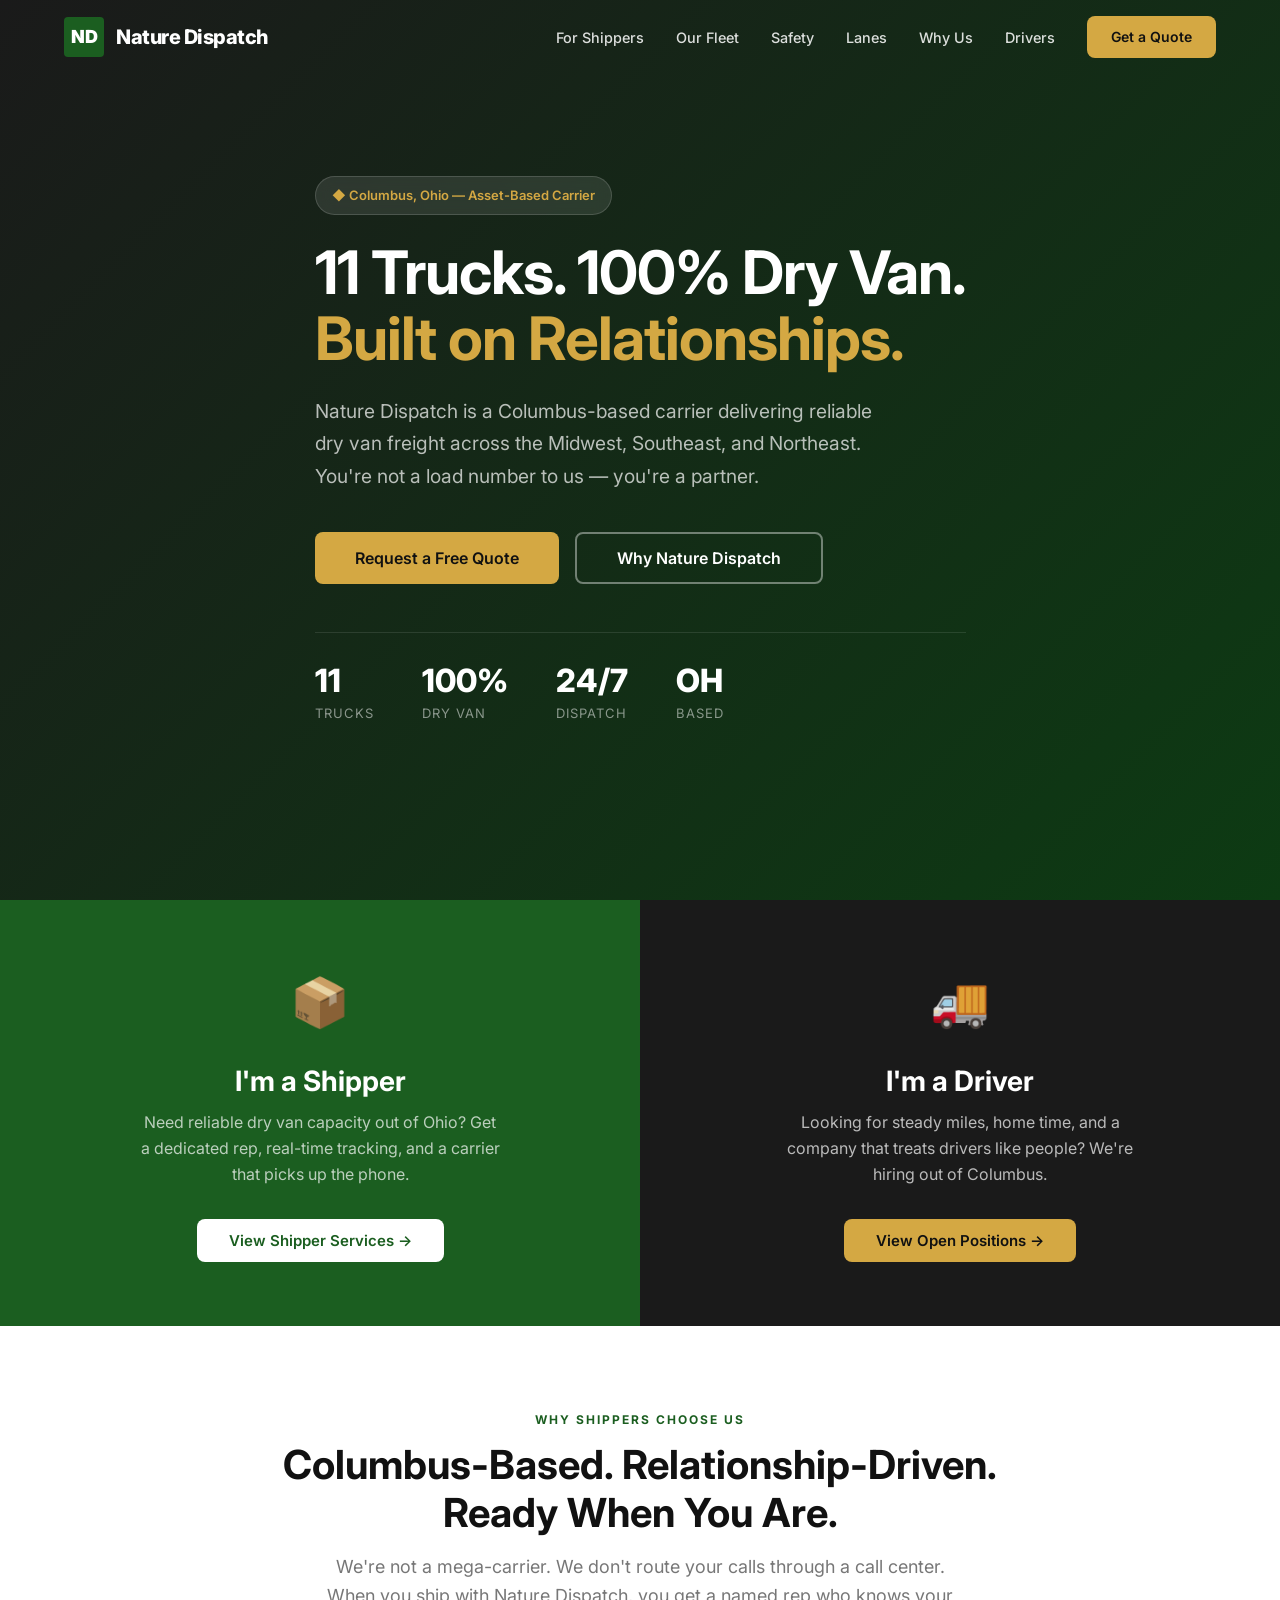
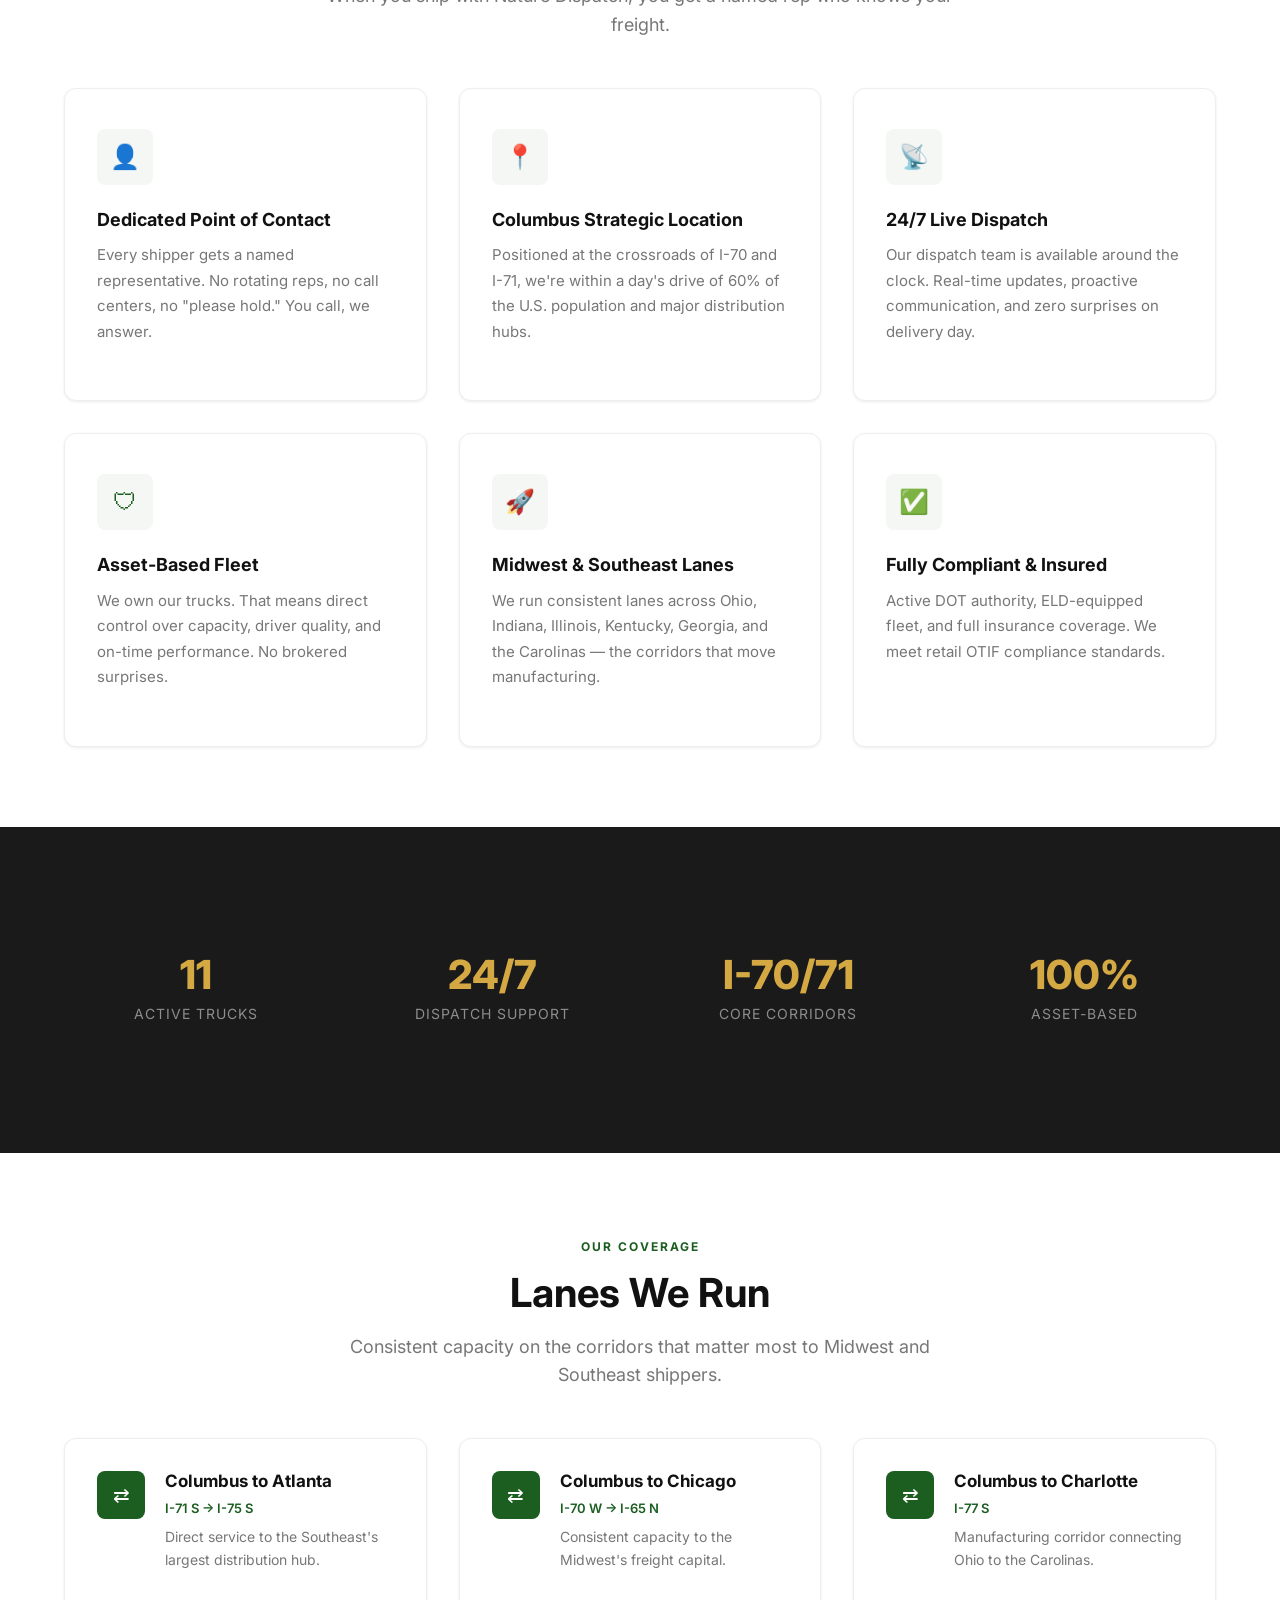
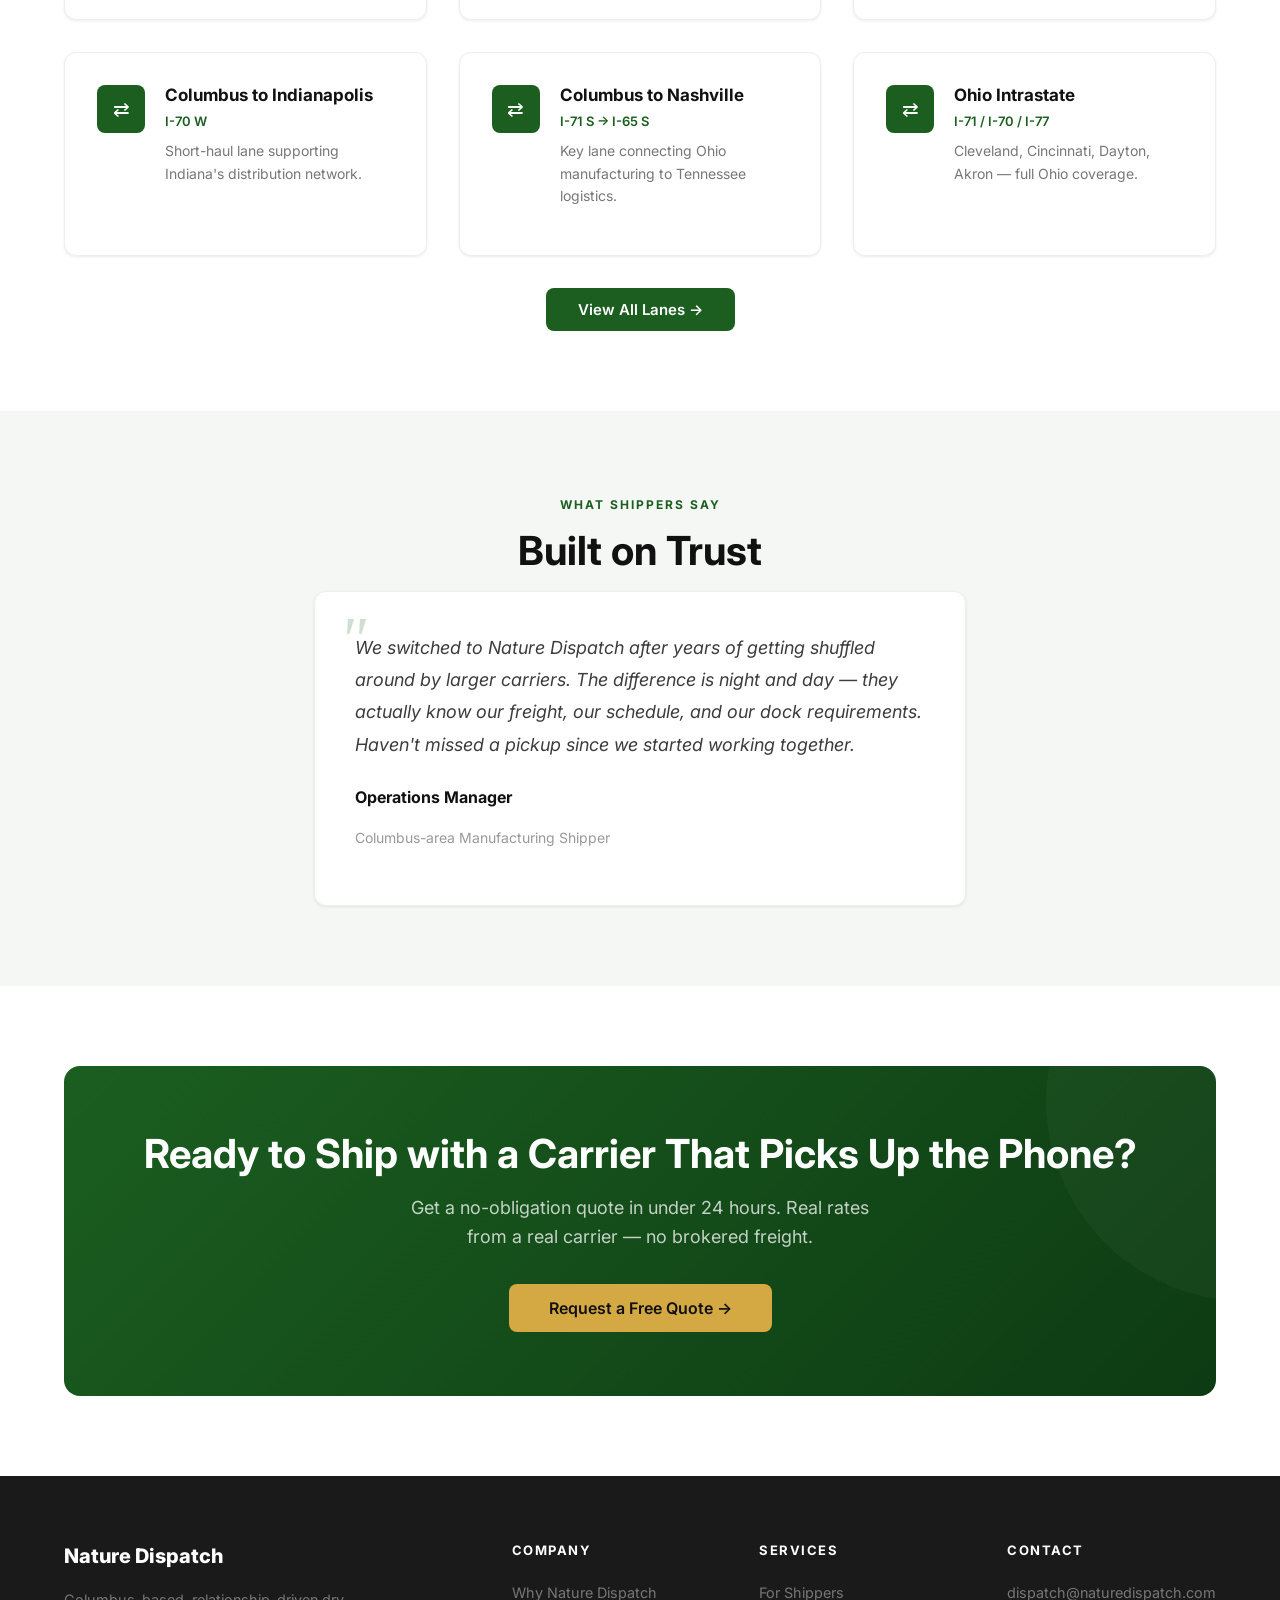
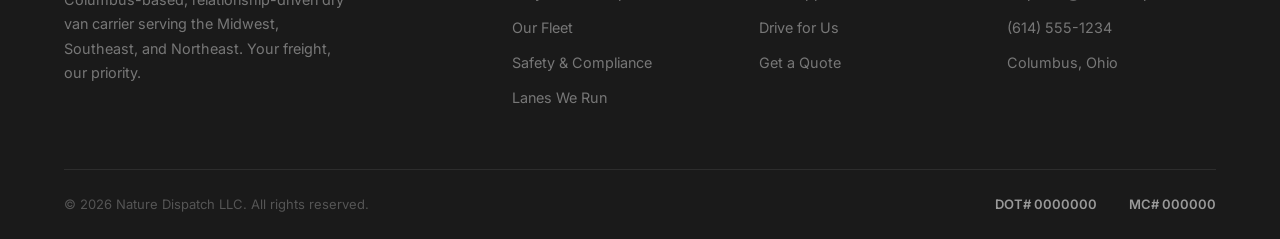
==== index.html @ 5fbddeab "Initial commit: Nature Dispatch website - all pages" ====
<!DOCTYPE html>
<html lang="en">
<head>
  <meta charset="UTF-8">
  <meta name="viewport" content="width=device-width, initial-scale=1.0">
  <meta name="description" content="Nature Dispatch — Columbus-based dry van carrier. Relationship-driven freight service across the Midwest, Southeast, and Northeast. Get a quote today.">
  <title>Nature Dispatch | Columbus-Based Dry Van Carrier</title>
  <link rel="preconnect" href="https://fonts.googleapis.com">
  <link href="https://fonts.googleapis.com/css2?family=Inter:wght@400;500;600;700;800;900&display=swap" rel="stylesheet">
  <link rel="stylesheet" href="css/styles.css">
</head>
<body>

  <!-- ======== NAVIGATION ======== -->
  <nav class="nav" id="navbar">
    <div class="nav__inner">
      <a href="index.html" class="nav__logo">
        <div class="nav__logo-icon">ND</div>
        Nature Dispatch
      </a>
      <div class="nav__links" id="navLinks">
        <a href="shippers.html" class="nav__link">For Shippers</a>
        <a href="fleet.html" class="nav__link">Our Fleet</a>
        <a href="safety.html" class="nav__link">Safety</a>
        <a href="lanes.html" class="nav__link">Lanes</a>
        <a href="about.html" class="nav__link">Why Us</a>
        <a href="drivers.html" class="nav__link">Drivers</a>
        <a href="quote.html" class="nav__cta">Get a Quote</a>
      </div>
      <button class="nav__toggle" id="navToggle" aria-label="Toggle navigation">
        <span></span>
        <span></span>
        <span></span>
      </button>
    </div>
  </nav>

  <!-- ======== HERO ======== -->
  <section class="hero">
    <div class="container">
      <div class="hero__content">
        <div class="hero__badge">
          &#9670; Columbus, Ohio &mdash; Asset-Based Carrier
        </div>
        <h1 class="hero__title">
          11 Trucks. 100% Dry Van.<br>
          <span>Built on Relationships.</span>
        </h1>
        <p class="hero__subtitle">
          Nature Dispatch is a Columbus-based carrier delivering reliable dry van freight 
          across the Midwest, Southeast, and Northeast. You're not a load number to us &mdash; 
          you're a partner.
        </p>
        <div class="btn-group">
          <a href="quote.html" class="btn btn--accent btn--lg">Request a Free Quote</a>
          <a href="about.html" class="btn btn--outline btn--lg">Why Nature Dispatch</a>
        </div>
        <div class="hero__stats">
          <div>
            <div class="hero__stat-number">11</div>
            <div class="hero__stat-label">Trucks</div>
          </div>
          <div>
            <div class="hero__stat-number">100%</div>
            <div class="hero__stat-label">Dry Van</div>
          </div>
          <div>
            <div class="hero__stat-number">24/7</div>
            <div class="hero__stat-label">Dispatch</div>
          </div>
          <div>
            <div class="hero__stat-number">OH</div>
            <div class="hero__stat-label">Based</div>
          </div>
        </div>
      </div>
    </div>
  </section>

  <!-- ======== SHIPPER / DRIVER SPLIT ======== -->
  <section class="split">
    <a href="shippers.html" class="split__card split__card--shipper">
      <div class="split__icon">&#128230;</div>
      <h2 class="split__title">I'm a Shipper</h2>
      <p class="split__text">
        Need reliable dry van capacity out of Ohio? Get a dedicated rep, 
        real-time tracking, and a carrier that picks up the phone.
      </p>
      <span class="btn btn--white">View Shipper Services &rarr;</span>
    </a>
    <a href="drivers.html" class="split__card split__card--driver">
      <div class="split__icon">&#128666;</div>
      <h2 class="split__title">I'm a Driver</h2>
      <p class="split__text">
        Looking for steady miles, home time, and a company that treats 
        drivers like people? We're hiring out of Columbus.
      </p>
      <span class="btn btn--accent">View Open Positions &rarr;</span>
    </a>
  </section>

  <!-- ======== WHY NATURE DISPATCH ======== -->
  <section class="section">
    <div class="container">
      <div class="text-center">
        <span class="section-label">Why Shippers Choose Us</span>
        <h2 class="section-title">Columbus-Based. Relationship-Driven.<br>Ready When You Are.</h2>
        <p class="section-subtitle">
          We're not a mega-carrier. We don't route your calls through a call center. 
          When you ship with Nature Dispatch, you get a named rep who knows your freight.
        </p>
      </div>
      <div class="grid grid--3">
        <div class="card">
          <div class="card__icon">&#128100;</div>
          <h3 class="card__title">Dedicated Point of Contact</h3>
          <p class="card__text">
            Every shipper gets a named representative. No rotating reps, 
            no call centers, no "please hold." You call, we answer.
          </p>
        </div>
        <div class="card">
          <div class="card__icon">&#128205;</div>
          <h3 class="card__title">Columbus Strategic Location</h3>
          <p class="card__text">
            Positioned at the crossroads of I-70 and I-71, we're within a day's 
            drive of 60% of the U.S. population and major distribution hubs.
          </p>
        </div>
        <div class="card">
          <div class="card__icon">&#128225;</div>
          <h3 class="card__title">24/7 Live Dispatch</h3>
          <p class="card__text">
            Our dispatch team is available around the clock. Real-time updates, 
            proactive communication, and zero surprises on delivery day.
          </p>
        </div>
        <div class="card">
          <div class="card__icon">&#128737;</div>
          <h3 class="card__title">Asset-Based Fleet</h3>
          <p class="card__text">
            We own our trucks. That means direct control over capacity, 
            driver quality, and on-time performance. No brokered surprises.
          </p>
        </div>
        <div class="card">
          <div class="card__icon">&#128640;</div>
          <h3 class="card__title">Midwest & Southeast Lanes</h3>
          <p class="card__text">
            We run consistent lanes across Ohio, Indiana, Illinois, Kentucky, 
            Georgia, and the Carolinas — the corridors that move manufacturing.
          </p>
        </div>
        <div class="card">
          <div class="card__icon">&#9989;</div>
          <h3 class="card__title">Fully Compliant & Insured</h3>
          <p class="card__text">
            Active DOT authority, ELD-equipped fleet, and full insurance coverage. 
            We meet retail OTIF compliance standards.
          </p>
        </div>
      </div>
    </div>
  </section>

  <!-- ======== STATS BAR ======== -->
  <section class="section section--dark">
    <div class="container">
      <div class="stat-bar">
        <div class="stat-bar__item">
          <div class="stat-bar__number">11</div>
          <div class="stat-bar__label">Active Trucks</div>
        </div>
        <div class="stat-bar__item">
          <div class="stat-bar__number">24/7</div>
          <div class="stat-bar__label">Dispatch Support</div>
        </div>
        <div class="stat-bar__item">
          <div class="stat-bar__number">I-70/71</div>
          <div class="stat-bar__label">Core Corridors</div>
        </div>
        <div class="stat-bar__item">
          <div class="stat-bar__number">100%</div>
          <div class="stat-bar__label">Asset-Based</div>
        </div>
      </div>
    </div>
  </section>

  <!-- ======== LANES PREVIEW ======== -->
  <section class="section">
    <div class="container">
      <div class="text-center">
        <span class="section-label">Our Coverage</span>
        <h2 class="section-title">Lanes We Run</h2>
        <p class="section-subtitle">
          Consistent capacity on the corridors that matter most to Midwest and Southeast shippers.
        </p>
      </div>
      <div class="grid grid--3">
        <div class="lane-card">
          <div class="lane-card__icon">&#8644;</div>
          <div>
            <h3 class="lane-card__title">Columbus to Atlanta</h3>
            <div class="lane-card__route">I-71 S &rarr; I-75 S</div>
            <p class="lane-card__text">Direct service to the Southeast's largest distribution hub.</p>
          </div>
        </div>
        <div class="lane-card">
          <div class="lane-card__icon">&#8644;</div>
          <div>
            <h3 class="lane-card__title">Columbus to Chicago</h3>
            <div class="lane-card__route">I-70 W &rarr; I-65 N</div>
            <p class="lane-card__text">Consistent capacity to the Midwest's freight capital.</p>
          </div>
        </div>
        <div class="lane-card">
          <div class="lane-card__icon">&#8644;</div>
          <div>
            <h3 class="lane-card__title">Columbus to Charlotte</h3>
            <div class="lane-card__route">I-77 S</div>
            <p class="lane-card__text">Manufacturing corridor connecting Ohio to the Carolinas.</p>
          </div>
        </div>
        <div class="lane-card">
          <div class="lane-card__icon">&#8644;</div>
          <div>
            <h3 class="lane-card__title">Columbus to Indianapolis</h3>
            <div class="lane-card__route">I-70 W</div>
            <p class="lane-card__text">Short-haul lane supporting Indiana's distribution network.</p>
          </div>
        </div>
        <div class="lane-card">
          <div class="lane-card__icon">&#8644;</div>
          <div>
            <h3 class="lane-card__title">Columbus to Nashville</h3>
            <div class="lane-card__route">I-71 S &rarr; I-65 S</div>
            <p class="lane-card__text">Key lane connecting Ohio manufacturing to Tennessee logistics.</p>
          </div>
        </div>
        <div class="lane-card">
          <div class="lane-card__icon">&#8644;</div>
          <div>
            <h3 class="lane-card__title">Ohio Intrastate</h3>
            <div class="lane-card__route">I-71 / I-70 / I-77</div>
            <p class="lane-card__text">Cleveland, Cincinnati, Dayton, Akron — full Ohio coverage.</p>
          </div>
        </div>
      </div>
      <div class="text-center mt-4">
        <a href="lanes.html" class="btn btn--primary">View All Lanes &rarr;</a>
      </div>
    </div>
  </section>

  <!-- ======== TESTIMONIAL ======== -->
  <section class="section section--light">
    <div class="container" style="max-width: 700px;">
      <div class="text-center">
        <span class="section-label">What Shippers Say</span>
        <h2 class="section-title mb-4">Built on Trust</h2>
      </div>
      <div class="testimonial">
        <p class="testimonial__quote">
          We switched to Nature Dispatch after years of getting shuffled around by larger carriers. 
          The difference is night and day — they actually know our freight, our schedule, and our 
          dock requirements. Haven't missed a pickup since we started working together.
        </p>
        <p class="testimonial__author">Operations Manager</p>
        <p class="testimonial__role">Columbus-area Manufacturing Shipper</p>
      </div>
    </div>
  </section>

  <!-- ======== CTA BANNER ======== -->
  <section class="section">
    <div class="container">
      <div class="cta-banner">
        <h2>Ready to Ship with a Carrier That Picks Up the Phone?</h2>
        <p>Get a no-obligation quote in under 24 hours. Real rates from a real carrier — no brokered freight.</p>
        <a href="quote.html" class="btn btn--accent btn--lg">Request a Free Quote &rarr;</a>
      </div>
    </div>
  </section>

  <!-- ======== FOOTER ======== -->
  <footer class="footer">
    <div class="container">
      <div class="footer__grid">
        <div>
          <div class="footer__brand-name">Nature Dispatch</div>
          <p class="footer__brand-text">
            Columbus-based, relationship-driven dry van carrier serving the 
            Midwest, Southeast, and Northeast. Your freight, our priority.
          </p>
        </div>
        <div>
          <div class="footer__heading">Company</div>
          <a href="about.html" class="footer__link">Why Nature Dispatch</a>
          <a href="fleet.html" class="footer__link">Our Fleet</a>
          <a href="safety.html" class="footer__link">Safety & Compliance</a>
          <a href="lanes.html" class="footer__link">Lanes We Run</a>
        </div>
        <div>
          <div class="footer__heading">Services</div>
          <a href="shippers.html" class="footer__link">For Shippers</a>
          <a href="drivers.html" class="footer__link">Drive for Us</a>
          <a href="quote.html" class="footer__link">Get a Quote</a>
        </div>
        <div>
          <div class="footer__heading">Contact</div>
          <a href="mailto:dispatch@naturedispatch.com" class="footer__link">dispatch@naturedispatch.com</a>
          <a href="tel:+16145551234" class="footer__link">(614) 555-1234</a>
          <span class="footer__link">Columbus, Ohio</span>
        </div>
      </div>
      <div class="footer__bottom">
        <span>&copy; 2026 Nature Dispatch LLC. All rights reserved.</span>
        <div class="footer__credentials">
          <span>DOT# 0000000</span>
          <span>MC# 000000</span>
        </div>
      </div>
    </div>
  </footer>

  <script src="js/main.js"></script>
</body>
</html>
---- css/styles.css ----
/* ============================================
   NATURE DISPATCH — Global Styles
   ============================================ */

/* --- CSS Variables --- */
:root {
  --color-primary: #1B5E20;
  --color-primary-dark: #0D3B13;
  --color-primary-light: #2E7D32;
  --color-accent: #D4A843;
  --color-accent-dark: #B8912E;
  --color-dark: #111111;
  --color-dark-overlay: rgba(17, 17, 17, 0.85);
  --color-gray-900: #1A1A1A;
  --color-gray-800: #2D2D2D;
  --color-gray-700: #3D3D3D;
  --color-gray-600: #555555;
  --color-gray-500: #777777;
  --color-gray-400: #999999;
  --color-gray-300: #BBBBBB;
  --color-gray-200: #DDDDDD;
  --color-gray-100: #EEEEEE;
  --color-light: #F5F7F5;
  --color-white: #FFFFFF;
  --color-danger: #C62828;

  --font-primary: 'Inter', -apple-system, BlinkMacSystemFont, 'Segoe UI', sans-serif;
  --font-heading: 'Inter', -apple-system, BlinkMacSystemFont, 'Segoe UI', sans-serif;

  --shadow-sm: 0 1px 3px rgba(0,0,0,0.08);
  --shadow-md: 0 4px 12px rgba(0,0,0,0.1);
  --shadow-lg: 0 8px 30px rgba(0,0,0,0.12);
  --shadow-xl: 0 20px 60px rgba(0,0,0,0.15);

  --radius-sm: 4px;
  --radius-md: 8px;
  --radius-lg: 12px;
  --radius-xl: 16px;

  --transition: 0.3s ease;
  --max-width: 1200px;
}

/* --- Reset & Base --- */
*,
*::before,
*::after {
  margin: 0;
  padding: 0;
  box-sizing: border-box;
}

html {
  font-size: 16px;
  scroll-behavior: smooth;
  -webkit-font-smoothing: antialiased;
}

body {
  font-family: var(--font-primary);
  color: var(--color-gray-800);
  background: var(--color-white);
  line-height: 1.6;
  overflow-x: hidden;
}

img {
  max-width: 100%;
  height: auto;
  display: block;
}

a {
  text-decoration: none;
  color: inherit;
  transition: color var(--transition);
}

ul, ol {
  list-style: none;
}

h1, h2, h3, h4, h5, h6 {
  font-family: var(--font-heading);
  font-weight: 700;
  line-height: 1.2;
  color: var(--color-dark);
}

h1 { font-size: clamp(2rem, 5vw, 3.25rem); }
h2 { font-size: clamp(1.5rem, 3.5vw, 2.5rem); }
h3 { font-size: clamp(1.2rem, 2.5vw, 1.5rem); }
h4 { font-size: 1.125rem; }

p {
  margin-bottom: 1rem;
  color: var(--color-gray-600);
}

/* --- Utility --- */
.container {
  max-width: var(--max-width);
  margin: 0 auto;
  padding: 0 1.5rem;
}

.section {
  padding: 5rem 0;
}

.section--dark {
  background: var(--color-gray-900);
  color: var(--color-white);
}

.section--dark h2,
.section--dark h3,
.section--dark h4 {
  color: var(--color-white);
}

.section--dark p {
  color: var(--color-gray-300);
}

.section--light {
  background: var(--color-light);
}

.section--green {
  background: var(--color-primary);
  color: var(--color-white);
}

.section--green h2,
.section--green h3 {
  color: var(--color-white);
}

.section--green p {
  color: rgba(255,255,255,0.85);
}

.text-center { text-align: center; }
.text-white { color: var(--color-white); }
.text-accent { color: var(--color-accent); }
.text-primary { color: var(--color-primary); }

.mt-1 { margin-top: 0.5rem; }
.mt-2 { margin-top: 1rem; }
.mt-3 { margin-top: 1.5rem; }
.mt-4 { margin-top: 2rem; }
.mb-1 { margin-bottom: 0.5rem; }
.mb-2 { margin-bottom: 1rem; }
.mb-3 { margin-bottom: 1.5rem; }
.mb-4 { margin-bottom: 2rem; }

.section-label {
  display: inline-block;
  font-size: 0.75rem;
  font-weight: 700;
  text-transform: uppercase;
  letter-spacing: 2px;
  color: var(--color-primary);
  margin-bottom: 0.75rem;
}

.section--dark .section-label,
.section--green .section-label {
  color: var(--color-accent);
}

.section-title {
  margin-bottom: 1rem;
}

.section-subtitle {
  font-size: 1.125rem;
  color: var(--color-gray-500);
  max-width: 640px;
  margin-bottom: 3rem;
}

.text-center .section-subtitle {
  margin-left: auto;
  margin-right: auto;
}

/* --- Buttons --- */
.btn {
  display: inline-flex;
  align-items: center;
  gap: 0.5rem;
  padding: 0.875rem 2rem;
  font-size: 0.9375rem;
  font-weight: 600;
  border: none;
  border-radius: var(--radius-md);
  cursor: pointer;
  transition: all var(--transition);
  text-align: center;
  line-height: 1;
}

.btn--primary {
  background: var(--color-primary);
  color: var(--color-white);
}

.btn--primary:hover {
  background: var(--color-primary-dark);
  transform: translateY(-2px);
  box-shadow: var(--shadow-md);
}

.btn--accent {
  background: var(--color-accent);
  color: var(--color-dark);
}

.btn--accent:hover {
  background: var(--color-accent-dark);
  transform: translateY(-2px);
  box-shadow: var(--shadow-md);
}

.btn--outline {
  background: transparent;
  color: var(--color-white);
  border: 2px solid rgba(255,255,255,0.4);
}

.btn--outline:hover {
  background: rgba(255,255,255,0.1);
  border-color: rgba(255,255,255,0.8);
}

.btn--outline-dark {
  background: transparent;
  color: var(--color-primary);
  border: 2px solid var(--color-primary);
}

.btn--outline-dark:hover {
  background: var(--color-primary);
  color: var(--color-white);
}

.btn--white {
  background: var(--color-white);
  color: var(--color-primary);
}

.btn--white:hover {
  background: var(--color-light);
  transform: translateY(-2px);
  box-shadow: var(--shadow-md);
}

.btn--lg {
  padding: 1rem 2.5rem;
  font-size: 1rem;
}

.btn--sm {
  padding: 0.625rem 1.25rem;
  font-size: 0.8125rem;
}

.btn-group {
  display: flex;
  gap: 1rem;
  flex-wrap: wrap;
}

/* --- Navigation --- */
.nav {
  position: fixed;
  top: 0;
  left: 0;
  width: 100%;
  z-index: 1000;
  background: transparent;
  transition: all var(--transition);
}

.nav.scrolled {
  background: var(--color-white);
  box-shadow: var(--shadow-md);
}

.nav__inner {
  display: flex;
  align-items: center;
  justify-content: space-between;
  padding: 1rem 1.5rem;
  max-width: var(--max-width);
  margin: 0 auto;
}

.nav__logo {
  display: flex;
  align-items: center;
  gap: 0.75rem;
  font-size: 1.25rem;
  font-weight: 800;
  color: var(--color-white);
  letter-spacing: -0.5px;
}

.nav.scrolled .nav__logo {
  color: var(--color-primary-dark);
}

.nav__logo-icon {
  width: 40px;
  height: 40px;
  background: var(--color-primary);
  border-radius: var(--radius-sm);
  display: flex;
  align-items: center;
  justify-content: center;
  color: var(--color-white);
  font-weight: 900;
  font-size: 1.125rem;
}

.nav.scrolled .nav__logo-icon {
  background: var(--color-primary);
}

.nav__links {
  display: flex;
  align-items: center;
  gap: 2rem;
}

.nav__link {
  font-size: 0.9rem;
  font-weight: 500;
  color: rgba(255,255,255,0.85);
  transition: color var(--transition);
  position: relative;
}

.nav__link::after {
  content: '';
  position: absolute;
  bottom: -4px;
  left: 0;
  width: 0;
  height: 2px;
  background: var(--color-accent);
  transition: width var(--transition);
}

.nav__link:hover::after,
.nav__link.active::after {
  width: 100%;
}

.nav.scrolled .nav__link {
  color: var(--color-gray-700);
}

.nav__link:hover {
  color: var(--color-white);
}

.nav.scrolled .nav__link:hover {
  color: var(--color-primary);
}

.nav__cta {
  padding: 0.625rem 1.5rem;
  background: var(--color-accent);
  color: var(--color-dark);
  font-weight: 600;
  font-size: 0.875rem;
  border-radius: var(--radius-md);
  transition: all var(--transition);
}

.nav__cta:hover {
  background: var(--color-accent-dark);
  transform: translateY(-1px);
}

/* Mobile nav toggle */
.nav__toggle {
  display: none;
  flex-direction: column;
  gap: 5px;
  background: none;
  border: none;
  cursor: pointer;
  padding: 4px;
}

.nav__toggle span {
  width: 24px;
  height: 2px;
  background: var(--color-white);
  border-radius: 2px;
  transition: all var(--transition);
}

.nav.scrolled .nav__toggle span {
  background: var(--color-dark);
}

/* --- Hero --- */
.hero {
  position: relative;
  min-height: 100vh;
  display: flex;
  align-items: center;
  background: linear-gradient(135deg, var(--color-gray-900) 0%, var(--color-primary-dark) 100%);
  overflow: hidden;
}

.hero::before {
  content: '';
  position: absolute;
  inset: 0;
  background: url('../images/hero-bg.jpg') center/cover no-repeat;
  opacity: 0.2;
}

.hero__content {
  position: relative;
  z-index: 2;
  max-width: 700px;
}

.hero__badge {
  display: inline-flex;
  align-items: center;
  gap: 0.5rem;
  padding: 0.5rem 1rem;
  background: rgba(255,255,255,0.1);
  border: 1px solid rgba(255,255,255,0.15);
  border-radius: 50px;
  font-size: 0.8125rem;
  color: var(--color-accent);
  font-weight: 600;
  margin-bottom: 1.5rem;
  backdrop-filter: blur(8px);
}

.hero__title {
  color: var(--color-white);
  margin-bottom: 1.5rem;
  font-size: clamp(2.25rem, 5.5vw, 3.75rem);
  letter-spacing: -1px;
  line-height: 1.1;
}

.hero__title span {
  color: var(--color-accent);
}

.hero__subtitle {
  font-size: 1.2rem;
  color: rgba(255,255,255,0.7);
  margin-bottom: 2.5rem;
  max-width: 560px;
  line-height: 1.7;
}

.hero__stats {
  display: flex;
  gap: 3rem;
  margin-top: 3rem;
  padding-top: 2rem;
  border-top: 1px solid rgba(255,255,255,0.1);
}

.hero__stat-number {
  font-size: 2rem;
  font-weight: 800;
  color: var(--color-white);
  line-height: 1;
}

.hero__stat-label {
  font-size: 0.8125rem;
  color: rgba(255,255,255,0.5);
  margin-top: 0.375rem;
  text-transform: uppercase;
  letter-spacing: 1px;
}

/* --- Page Hero (Inner Pages) --- */
.page-hero {
  position: relative;
  padding: 10rem 0 5rem;
  background: linear-gradient(135deg, var(--color-gray-900) 0%, var(--color-primary-dark) 100%);
  overflow: hidden;
}

.page-hero::before {
  content: '';
  position: absolute;
  inset: 0;
  background: url('../images/hero-bg.jpg') center/cover no-repeat;
  opacity: 0.15;
}

.page-hero__content {
  position: relative;
  z-index: 2;
}

.page-hero__label {
  display: inline-block;
  font-size: 0.75rem;
  font-weight: 700;
  text-transform: uppercase;
  letter-spacing: 2px;
  color: var(--color-accent);
  margin-bottom: 1rem;
}

.page-hero__title {
  color: var(--color-white);
  font-size: clamp(2rem, 4vw, 3rem);
  margin-bottom: 1rem;
}

.page-hero__subtitle {
  color: rgba(255,255,255,0.65);
  font-size: 1.125rem;
  max-width: 600px;
}

/* --- Audience Split (Home) --- */
.split {
  display: grid;
  grid-template-columns: 1fr 1fr;
  gap: 0;
  min-height: 400px;
}

.split__card {
  display: flex;
  flex-direction: column;
  justify-content: center;
  align-items: center;
  text-align: center;
  padding: 4rem 3rem;
  transition: all var(--transition);
  position: relative;
  overflow: hidden;
}

.split__card--shipper {
  background: var(--color-primary);
  color: var(--color-white);
}

.split__card--driver {
  background: var(--color-gray-900);
  color: var(--color-white);
}

.split__card:hover {
  transform: scale(1.01);
}

.split__icon {
  font-size: 3rem;
  margin-bottom: 1.5rem;
  opacity: 0.9;
}

.split__title {
  font-size: 1.75rem;
  color: var(--color-white);
  margin-bottom: 0.75rem;
}

.split__text {
  color: rgba(255,255,255,0.7);
  margin-bottom: 2rem;
  max-width: 360px;
}

/* --- Cards / Grid --- */
.grid {
  display: grid;
  gap: 2rem;
}

.grid--2 { grid-template-columns: repeat(2, 1fr); }
.grid--3 { grid-template-columns: repeat(3, 1fr); }
.grid--4 { grid-template-columns: repeat(4, 1fr); }

.card {
  background: var(--color-white);
  border-radius: var(--radius-lg);
  padding: 2.5rem 2rem;
  box-shadow: var(--shadow-sm);
  border: 1px solid var(--color-gray-100);
  transition: all var(--transition);
}

.card:hover {
  box-shadow: var(--shadow-lg);
  transform: translateY(-4px);
}

.card__icon {
  width: 56px;
  height: 56px;
  background: var(--color-light);
  border-radius: var(--radius-md);
  display: flex;
  align-items: center;
  justify-content: center;
  font-size: 1.5rem;
  margin-bottom: 1.5rem;
  color: var(--color-primary);
}

.card__title {
  font-size: 1.125rem;
  margin-bottom: 0.75rem;
}

.card__text {
  font-size: 0.9375rem;
  color: var(--color-gray-500);
  line-height: 1.7;
}

/* Dark card variant */
.section--dark .card {
  background: var(--color-gray-800);
  border-color: var(--color-gray-700);
}

.section--dark .card__icon {
  background: rgba(255,255,255,0.05);
  color: var(--color-accent);
}

.section--dark .card__title {
  color: var(--color-white);
}

.section--dark .card__text {
  color: var(--color-gray-400);
}

/* --- Stat Bar --- */
.stat-bar {
  display: grid;
  grid-template-columns: repeat(4, 1fr);
  gap: 2rem;
  padding: 3rem 0;
}

.stat-bar__item {
  text-align: center;
}

.stat-bar__number {
  font-size: 2.5rem;
  font-weight: 800;
  color: var(--color-accent);
  line-height: 1;
}

.stat-bar__label {
  font-size: 0.875rem;
  color: rgba(255,255,255,0.5);
  margin-top: 0.5rem;
  text-transform: uppercase;
  letter-spacing: 1px;
}

/* --- Lane Cards --- */
.lane-card {
  background: var(--color-white);
  border-radius: var(--radius-lg);
  padding: 2rem;
  box-shadow: var(--shadow-sm);
  border: 1px solid var(--color-gray-100);
  transition: all var(--transition);
  display: flex;
  align-items: flex-start;
  gap: 1.25rem;
}

.lane-card:hover {
  box-shadow: var(--shadow-lg);
  transform: translateY(-4px);
  border-color: var(--color-primary);
}

.lane-card__icon {
  flex-shrink: 0;
  width: 48px;
  height: 48px;
  background: var(--color-primary);
  border-radius: var(--radius-md);
  display: flex;
  align-items: center;
  justify-content: center;
  color: var(--color-white);
  font-size: 1.25rem;
}

.lane-card__title {
  font-size: 1.0625rem;
  margin-bottom: 0.375rem;
}

.lane-card__route {
  font-size: 0.8125rem;
  color: var(--color-primary);
  font-weight: 600;
  margin-bottom: 0.5rem;
}

.lane-card__text {
  font-size: 0.875rem;
  color: var(--color-gray-500);
  line-height: 1.6;
}

/* --- Testimonial --- */
.testimonial {
  background: var(--color-white);
  border-radius: var(--radius-lg);
  padding: 2.5rem;
  box-shadow: var(--shadow-sm);
  border: 1px solid var(--color-gray-100);
  position: relative;
}

.testimonial__quote {
  font-size: 1.125rem;
  font-style: italic;
  color: var(--color-gray-700);
  line-height: 1.8;
  margin-bottom: 1.5rem;
}

.testimonial__quote::before {
  content: '"';
  font-size: 4rem;
  font-family: Georgia, serif;
  color: var(--color-primary);
  opacity: 0.2;
  position: absolute;
  top: 1rem;
  left: 1.5rem;
  line-height: 1;
}

.testimonial__author {
  font-weight: 700;
  color: var(--color-dark);
}

.testimonial__role {
  font-size: 0.875rem;
  color: var(--color-gray-400);
}

/* --- CTA Banner --- */
.cta-banner {
  background: linear-gradient(135deg, var(--color-primary) 0%, var(--color-primary-dark) 100%);
  border-radius: var(--radius-xl);
  padding: 4rem;
  text-align: center;
  position: relative;
  overflow: hidden;
}

.cta-banner::before {
  content: '';
  position: absolute;
  top: -50%;
  right: -20%;
  width: 400px;
  height: 400px;
  background: rgba(255,255,255,0.03);
  border-radius: 50%;
}

.cta-banner h2 {
  color: var(--color-white);
  margin-bottom: 1rem;
}

.cta-banner p {
  color: rgba(255,255,255,0.75);
  font-size: 1.125rem;
  max-width: 500px;
  margin: 0 auto 2rem;
}

/* --- Forms --- */
.form-group {
  margin-bottom: 1.5rem;
}

.form-label {
  display: block;
  font-size: 0.875rem;
  font-weight: 600;
  color: var(--color-gray-800);
  margin-bottom: 0.5rem;
}

.form-input,
.form-select,
.form-textarea {
  width: 100%;
  padding: 0.875rem 1rem;
  font-size: 0.9375rem;
  font-family: var(--font-primary);
  border: 1.5px solid var(--color-gray-200);
  border-radius: var(--radius-md);
  background: var(--color-white);
  color: var(--color-dark);
  transition: border-color var(--transition), box-shadow var(--transition);
}

.form-input:focus,
.form-select:focus,
.form-textarea:focus {
  outline: none;
  border-color: var(--color-primary);
  box-shadow: 0 0 0 3px rgba(27, 94, 32, 0.12);
}

.form-textarea {
  resize: vertical;
  min-height: 120px;
}

.form-grid {
  display: grid;
  grid-template-columns: 1fr 1fr;
  gap: 1.5rem;
}

/* --- Fleet Table --- */
.fleet-specs {
  width: 100%;
  border-collapse: collapse;
  margin-top: 1.5rem;
}

.fleet-specs th,
.fleet-specs td {
  padding: 1rem 1.25rem;
  text-align: left;
  font-size: 0.9375rem;
}

.fleet-specs th {
  background: var(--color-primary);
  color: var(--color-white);
  font-weight: 600;
  font-size: 0.8125rem;
  text-transform: uppercase;
  letter-spacing: 1px;
}

.fleet-specs th:first-child {
  border-radius: var(--radius-md) 0 0 0;
}

.fleet-specs th:last-child {
  border-radius: 0 var(--radius-md) 0 0;
}

.fleet-specs td {
  border-bottom: 1px solid var(--color-gray-100);
  color: var(--color-gray-700);
}

.fleet-specs tr:hover td {
  background: var(--color-light);
}

/* --- Compliance Badge --- */
.badge-row {
  display: flex;
  flex-wrap: wrap;
  gap: 1rem;
  margin-top: 1.5rem;
}

.badge {
  display: inline-flex;
  align-items: center;
  gap: 0.5rem;
  padding: 0.625rem 1.25rem;
  background: var(--color-light);
  border: 1px solid var(--color-gray-200);
  border-radius: 50px;
  font-size: 0.8125rem;
  font-weight: 600;
  color: var(--color-gray-700);
}

.badge__dot {
  width: 8px;
  height: 8px;
  background: var(--color-primary);
  border-radius: 50%;
}

/* --- Timeline (Why ND) --- */
.timeline {
  position: relative;
  padding-left: 2rem;
}

.timeline::before {
  content: '';
  position: absolute;
  top: 0;
  left: 0;
  width: 2px;
  height: 100%;
  background: var(--color-gray-200);
}

.timeline__item {
  position: relative;
  padding-bottom: 2.5rem;
  padding-left: 2rem;
}

.timeline__item::before {
  content: '';
  position: absolute;
  left: -2rem;
  top: 0.375rem;
  width: 12px;
  height: 12px;
  background: var(--color-primary);
  border: 3px solid var(--color-white);
  box-shadow: 0 0 0 2px var(--color-primary);
  border-radius: 50%;
}

.timeline__year {
  font-size: 0.8125rem;
  font-weight: 700;
  text-transform: uppercase;
  letter-spacing: 1px;
  color: var(--color-primary);
  margin-bottom: 0.375rem;
}

.timeline__title {
  font-size: 1.125rem;
  margin-bottom: 0.375rem;
}

.timeline__text {
  font-size: 0.9375rem;
  color: var(--color-gray-500);
}

/* --- Footer --- */
.footer {
  background: var(--color-gray-900);
  padding: 4rem 0 0;
  color: var(--color-gray-400);
}

.footer__grid {
  display: grid;
  grid-template-columns: 2fr 1fr 1fr 1fr;
  gap: 3rem;
  padding-bottom: 3rem;
  border-bottom: 1px solid var(--color-gray-800);
}

.footer__brand-name {
  font-size: 1.25rem;
  font-weight: 800;
  color: var(--color-white);
  margin-bottom: 1rem;
}

.footer__brand-text {
  font-size: 0.9rem;
  color: var(--color-gray-500);
  line-height: 1.7;
  max-width: 280px;
}

.footer__heading {
  font-size: 0.8125rem;
  font-weight: 700;
  text-transform: uppercase;
  letter-spacing: 1.5px;
  color: var(--color-white);
  margin-bottom: 1.25rem;
}

.footer__link {
  display: block;
  font-size: 0.9rem;
  color: var(--color-gray-500);
  margin-bottom: 0.75rem;
  transition: color var(--transition);
}

.footer__link:hover {
  color: var(--color-accent);
}

.footer__bottom {
  display: flex;
  align-items: center;
  justify-content: space-between;
  padding: 1.5rem 0;
  font-size: 0.8125rem;
  color: var(--color-gray-600);
}

.footer__credentials {
  display: flex;
  gap: 2rem;
}

.footer__credentials span {
  font-weight: 600;
  color: var(--color-gray-400);
}

/* --- Responsive --- */
@media (max-width: 1024px) {
  .grid--3 { grid-template-columns: repeat(2, 1fr); }
  .grid--4 { grid-template-columns: repeat(2, 1fr); }
  .stat-bar { grid-template-columns: repeat(2, 1fr); }
  .footer__grid { grid-template-columns: repeat(2, 1fr); }
}

@media (max-width: 768px) {
  .nav__links {
    display: none;
    position: fixed;
    top: 0;
    left: 0;
    width: 100%;
    height: 100vh;
    background: var(--color-gray-900);
    flex-direction: column;
    justify-content: center;
    align-items: center;
    gap: 2rem;
    z-index: 999;
  }

  .nav__links.open {
    display: flex;
  }

  .nav__links.open .nav__link {
    color: var(--color-white);
    font-size: 1.25rem;
  }

  .nav__toggle {
    display: flex;
    z-index: 1001;
  }

  .hero { min-height: 90vh; }
  .hero__stats { flex-direction: column; gap: 1.5rem; }

  .split { grid-template-columns: 1fr; }

  .grid--2,
  .grid--3,
  .grid--4 {
    grid-template-columns: 1fr;
  }

  .stat-bar {
    grid-template-columns: repeat(2, 1fr);
    gap: 1.5rem;
  }

  .form-grid { grid-template-columns: 1fr; }

  .footer__grid { grid-template-columns: 1fr; gap: 2rem; }
  .footer__bottom { flex-direction: column; gap: 1rem; text-align: center; }

  .cta-banner { padding: 2.5rem 1.5rem; }

  .btn-group {
    flex-direction: column;
    align-items: flex-start;
  }

  .page-hero { padding: 8rem 0 3rem; }
}

@media (max-width: 480px) {
  .section { padding: 3.5rem 0; }
  .stat-bar { grid-template-columns: 1fr; }
}
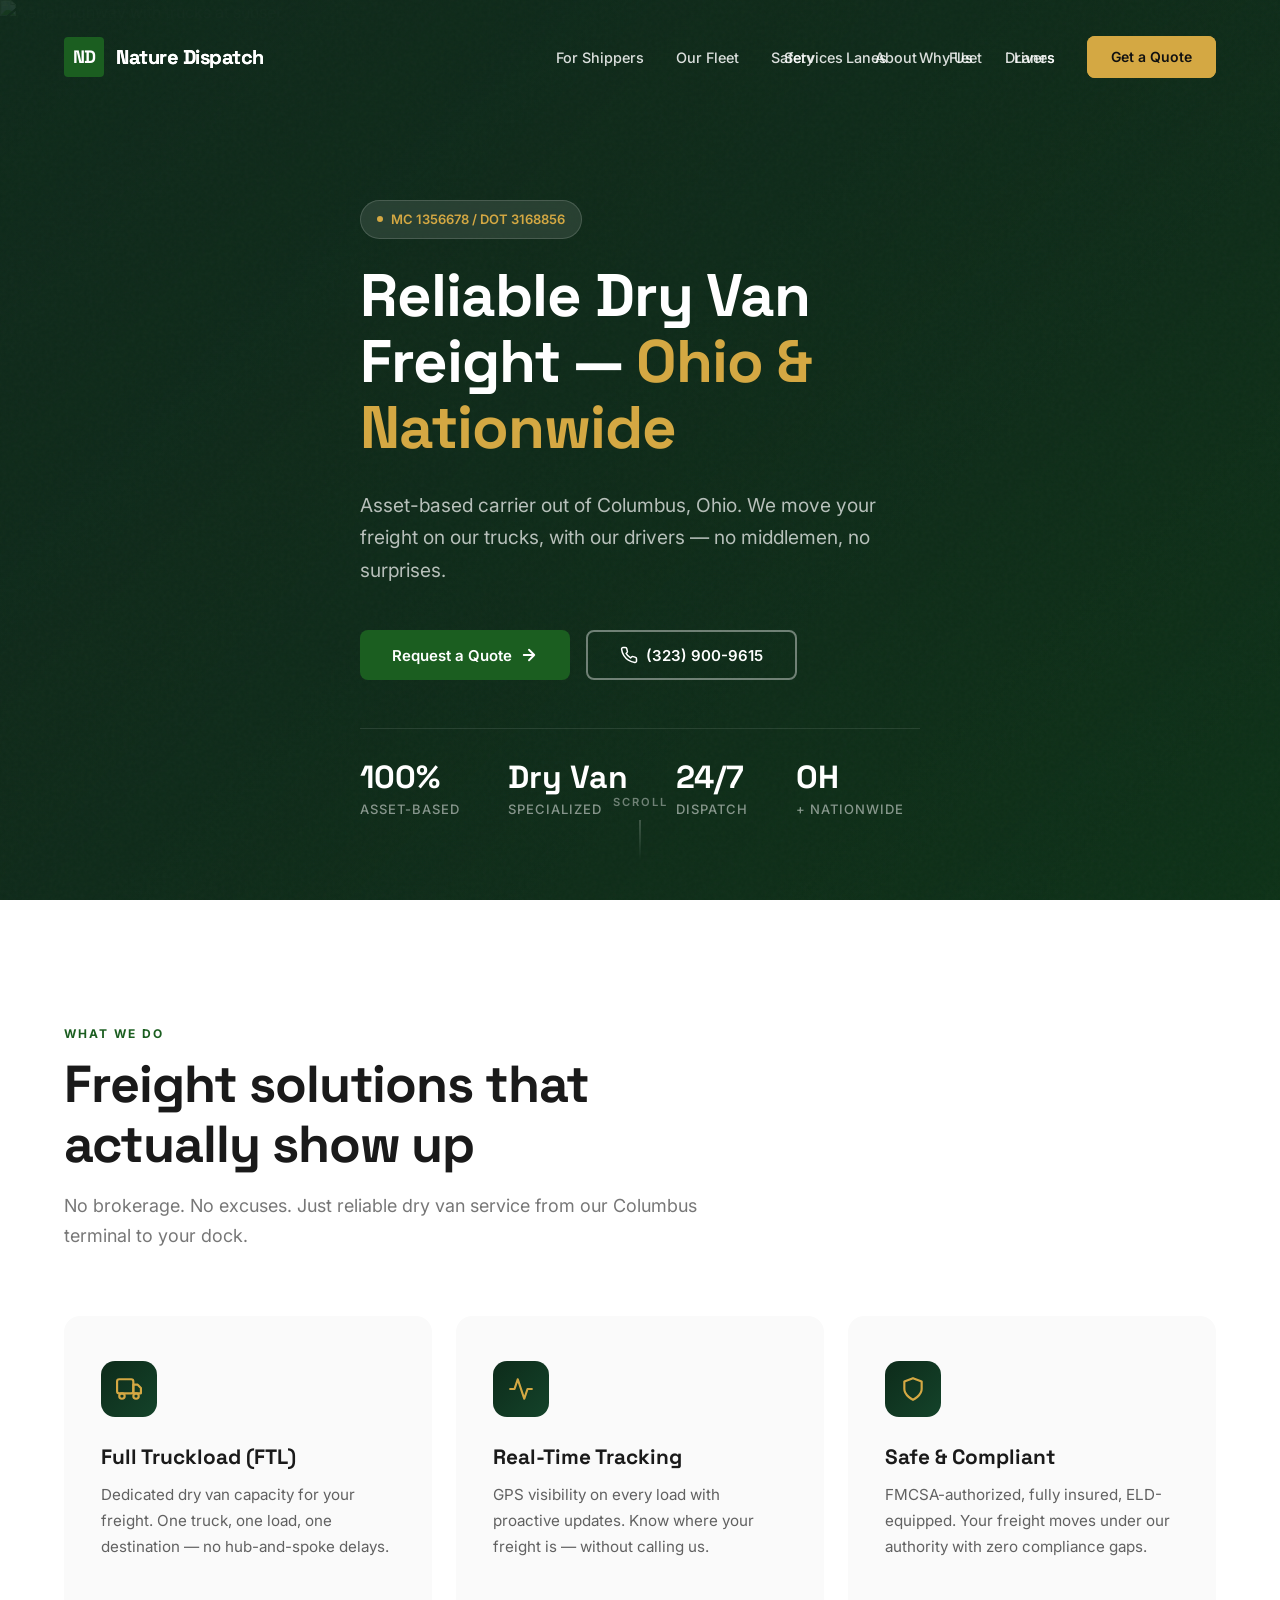
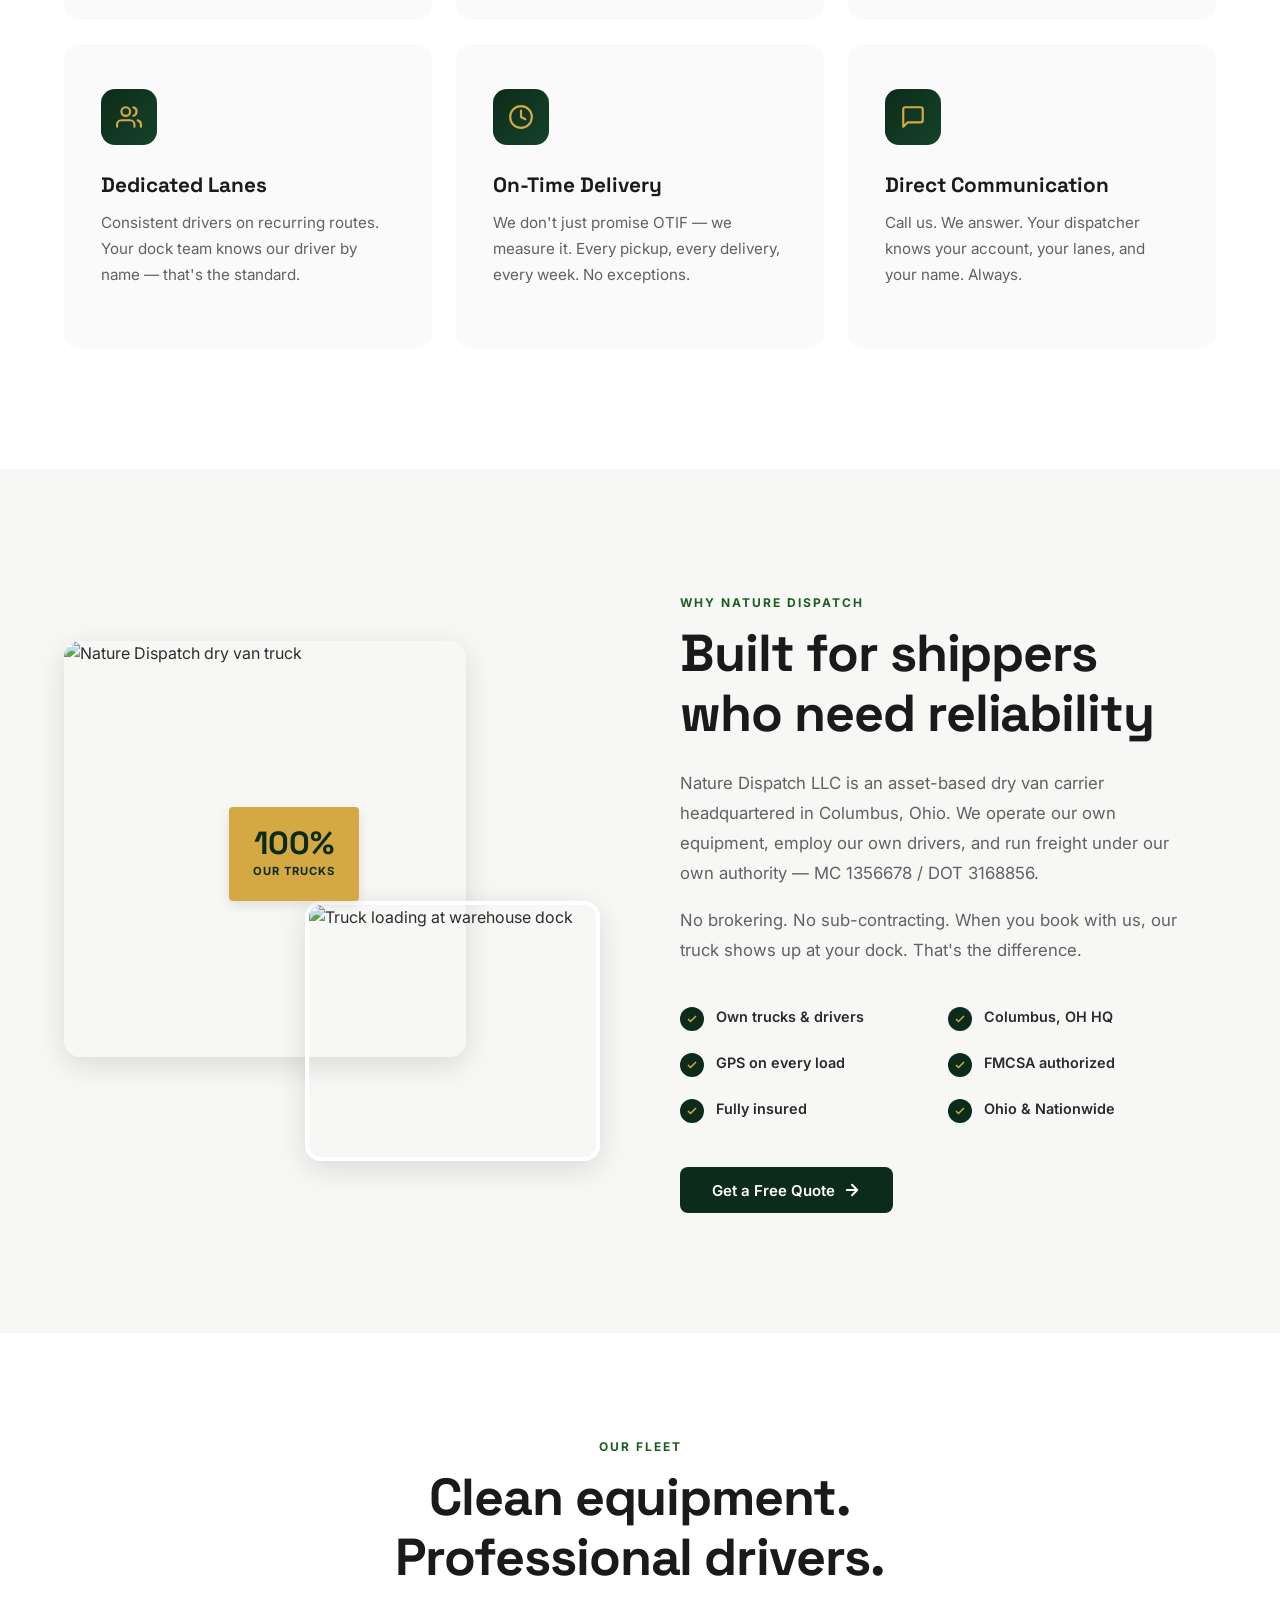
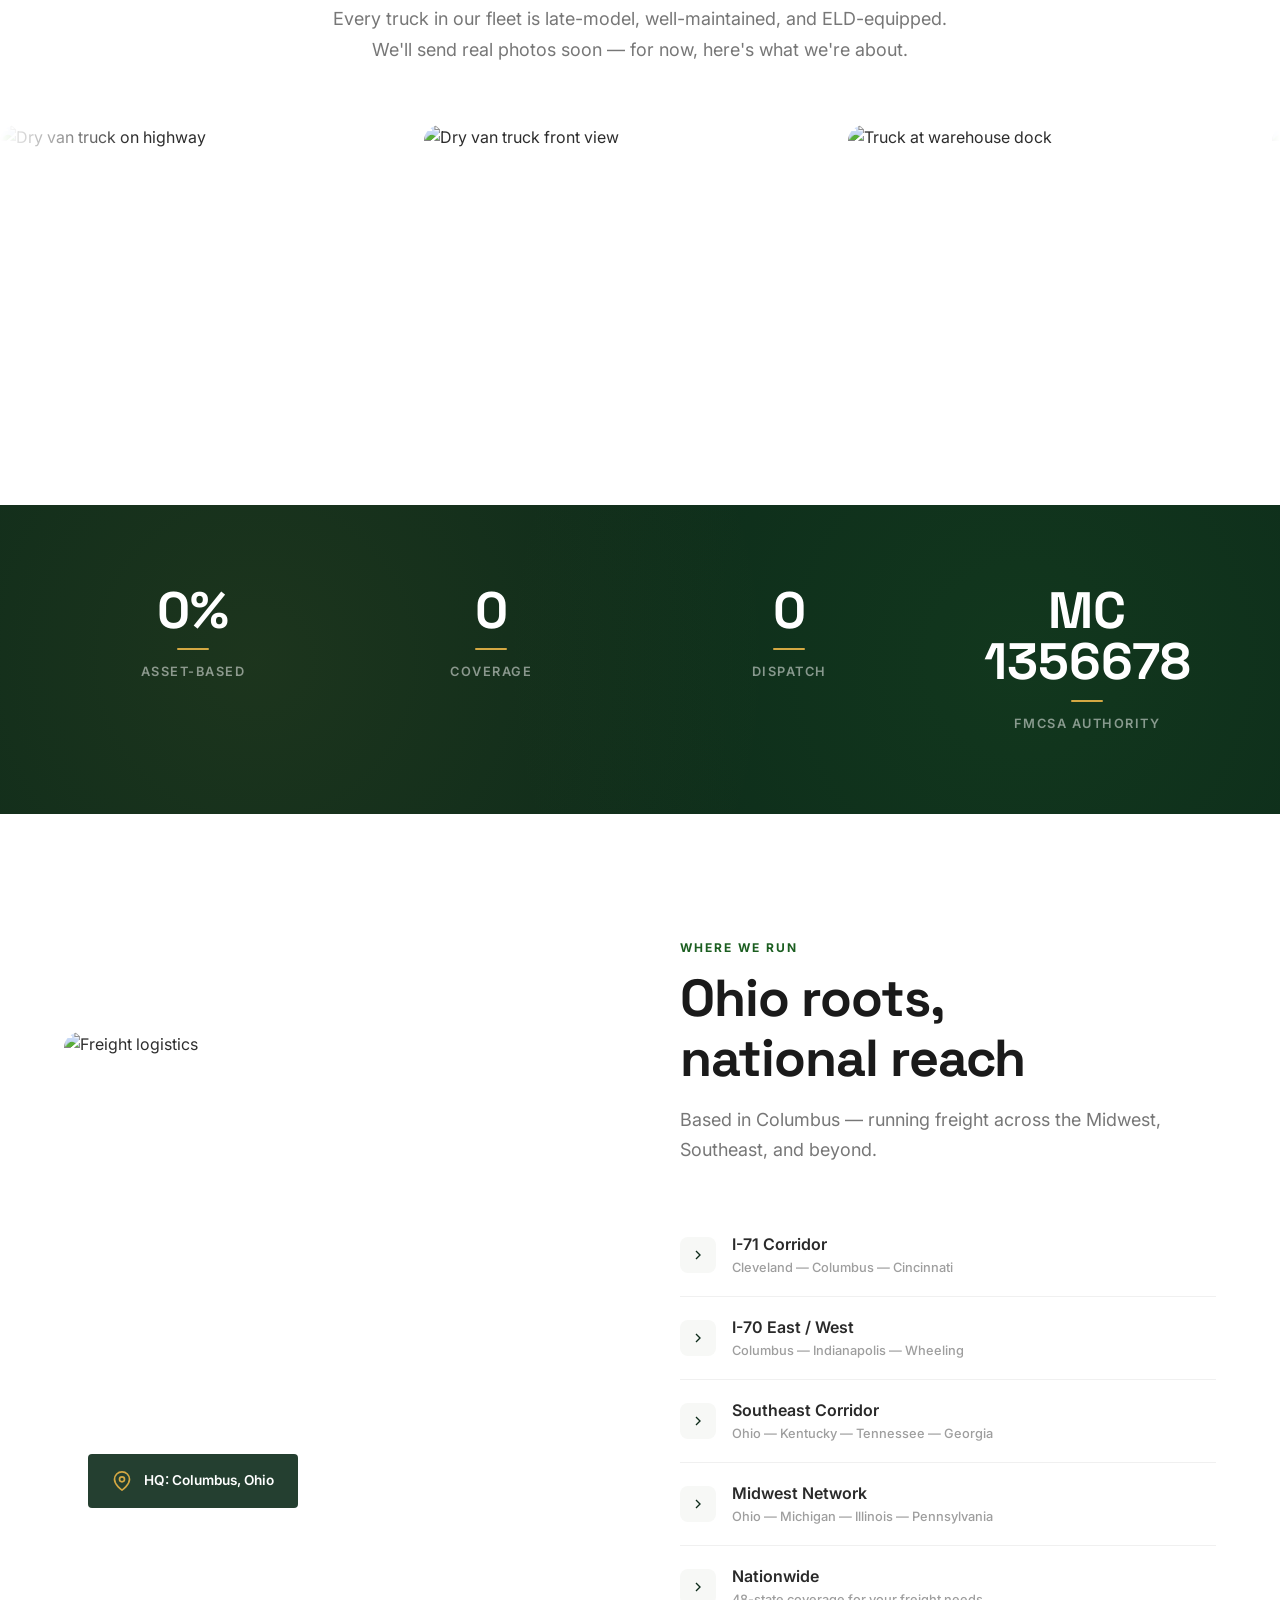
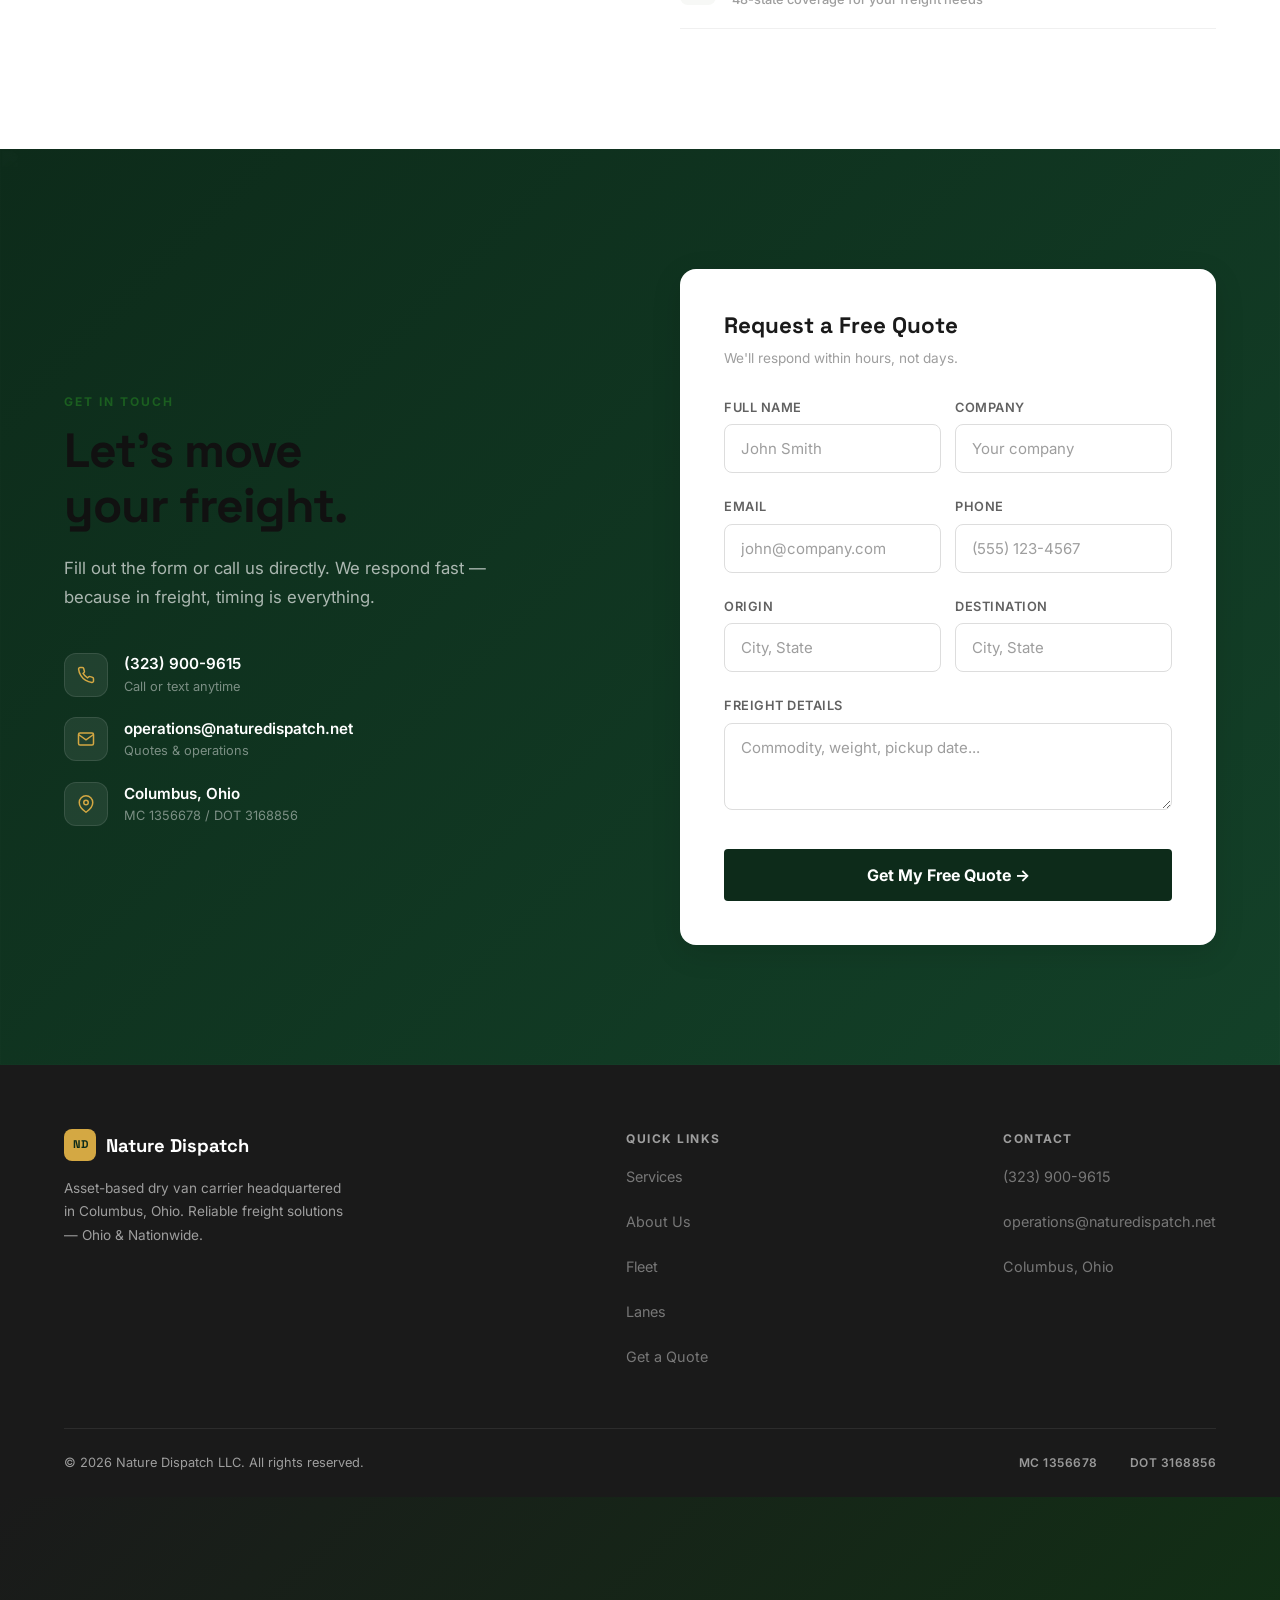
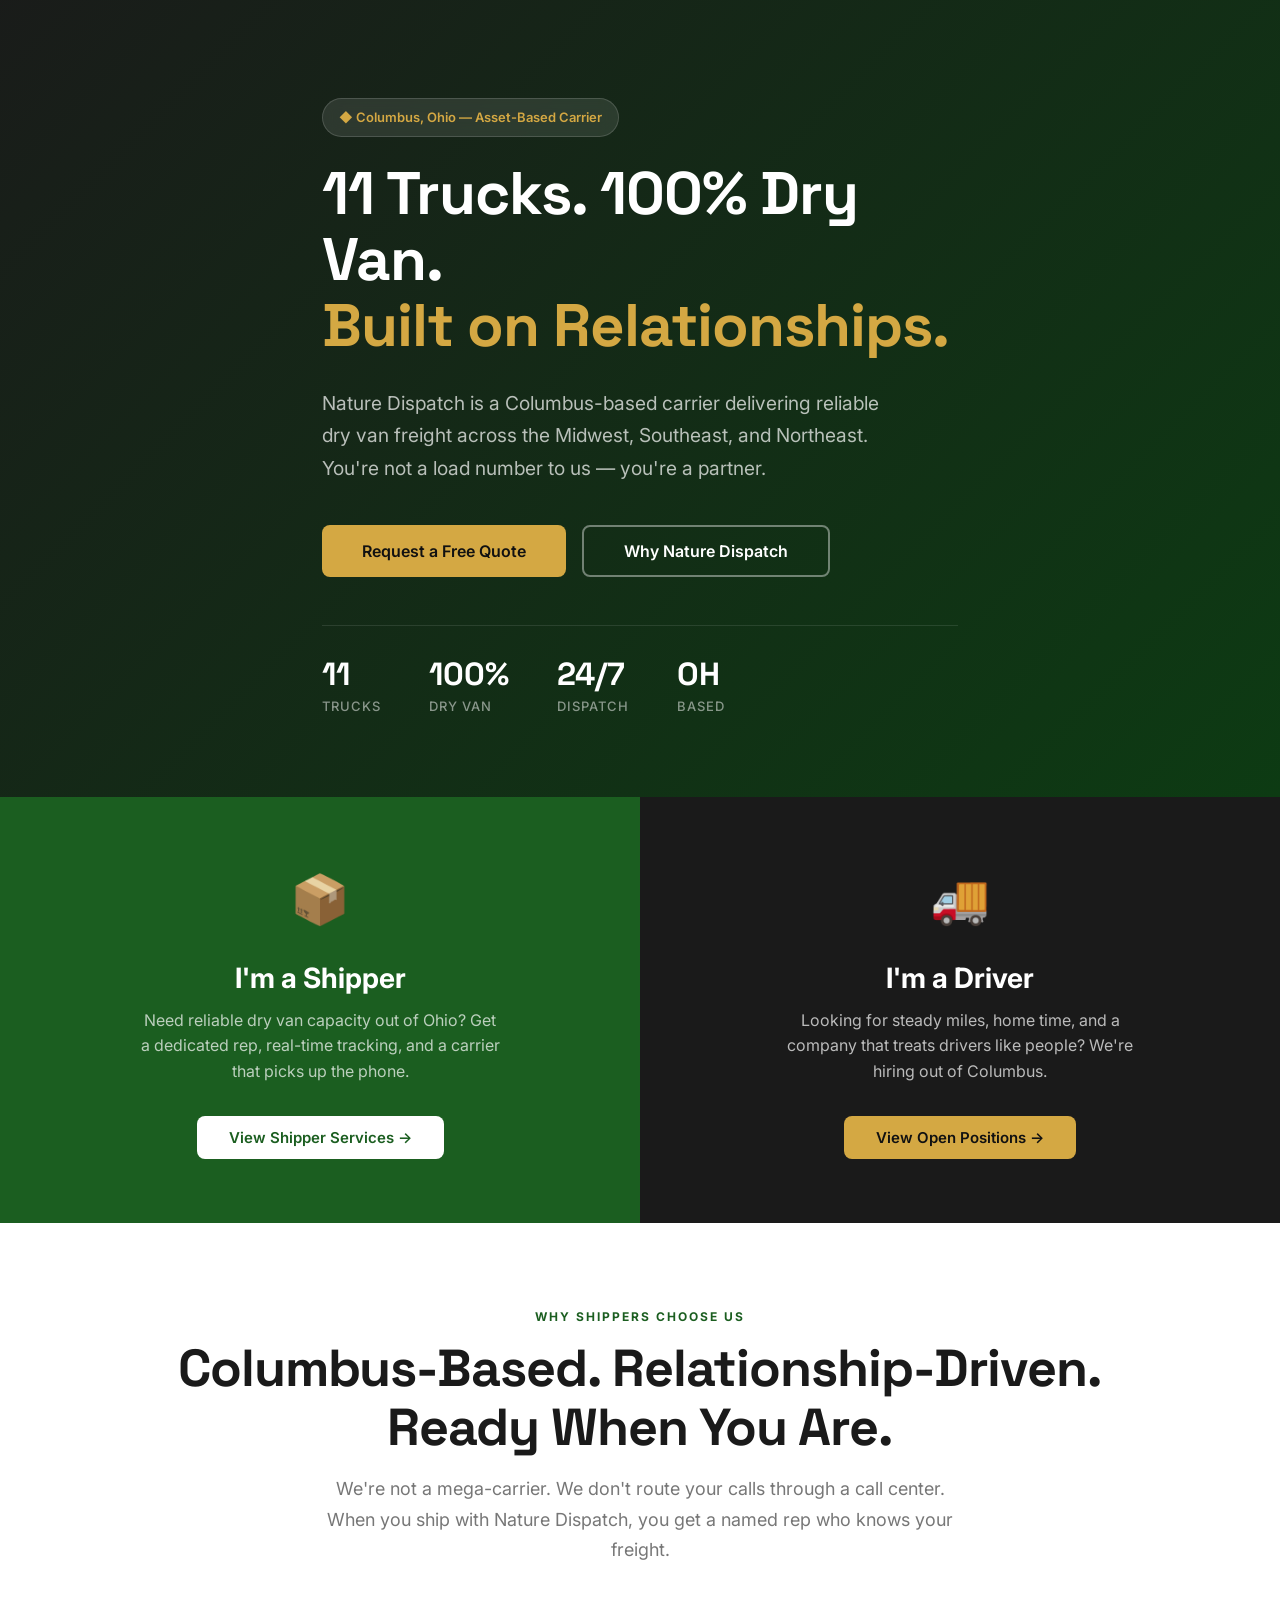
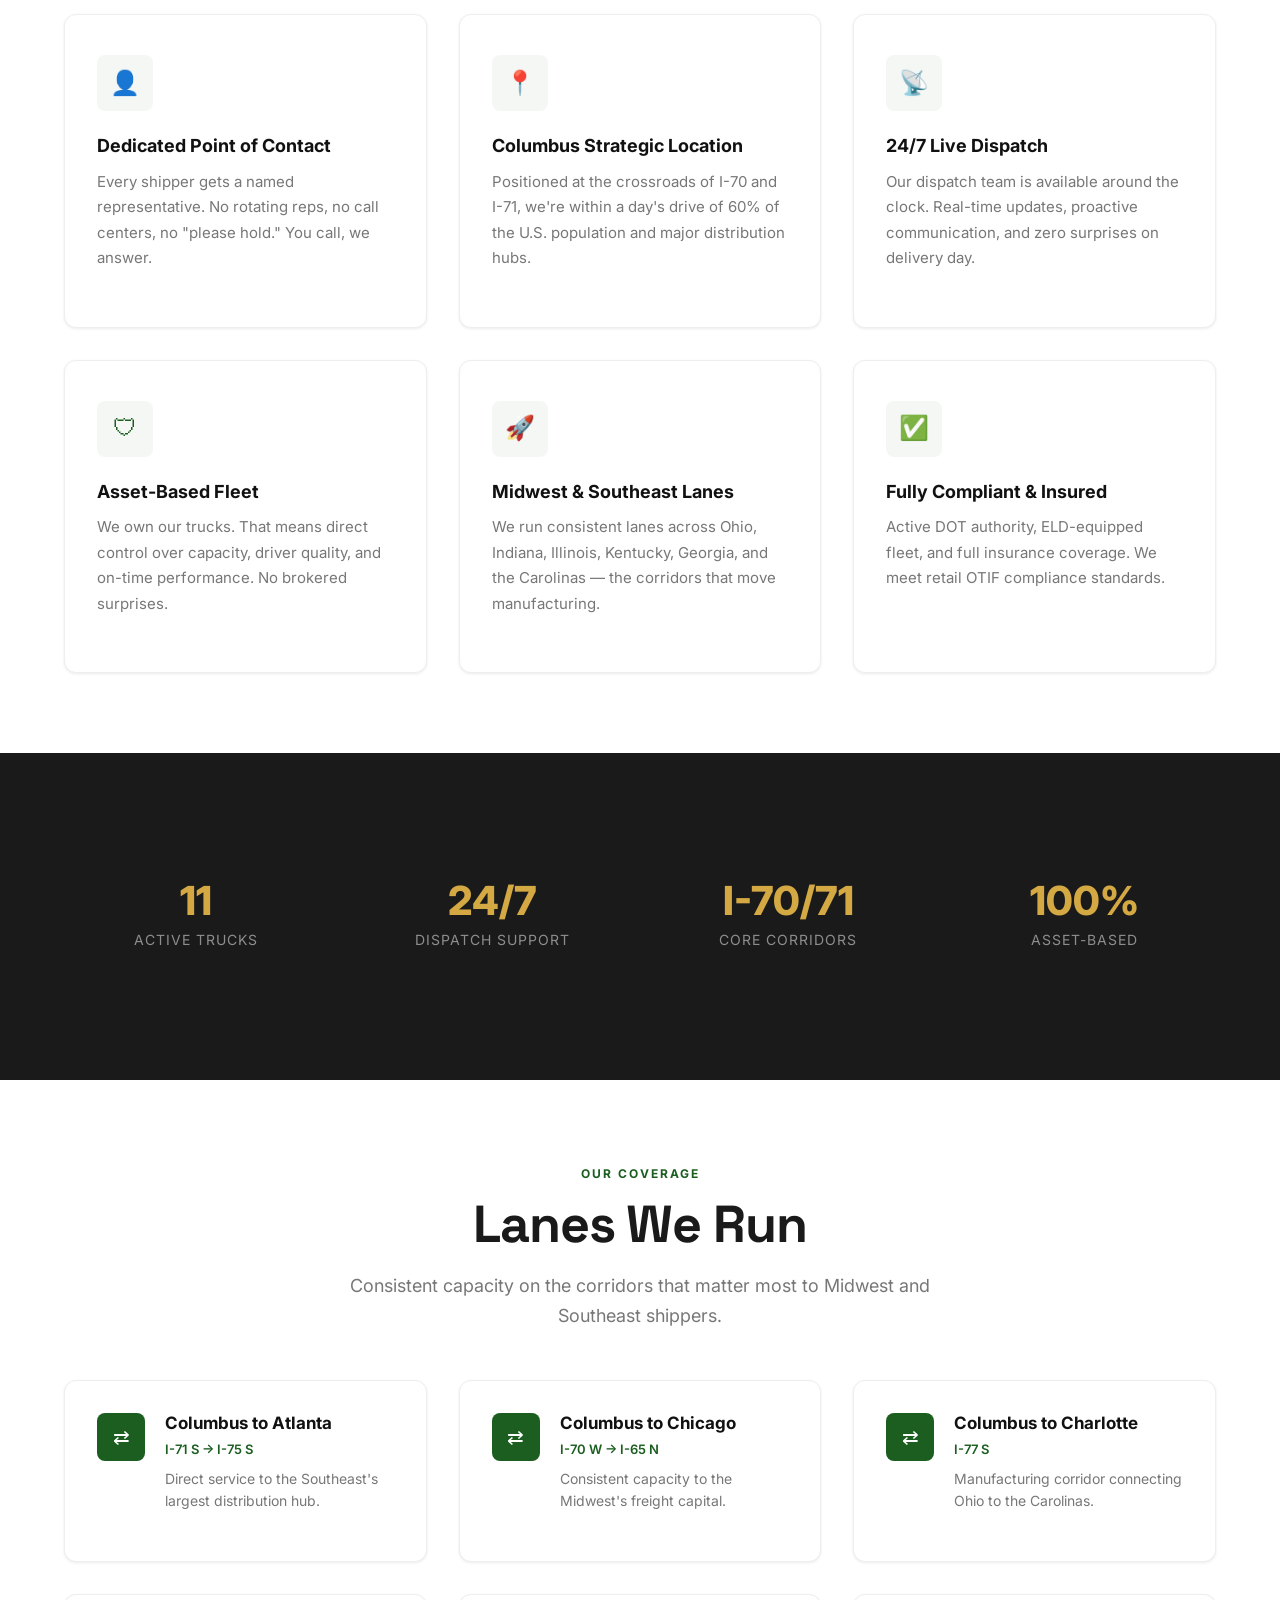
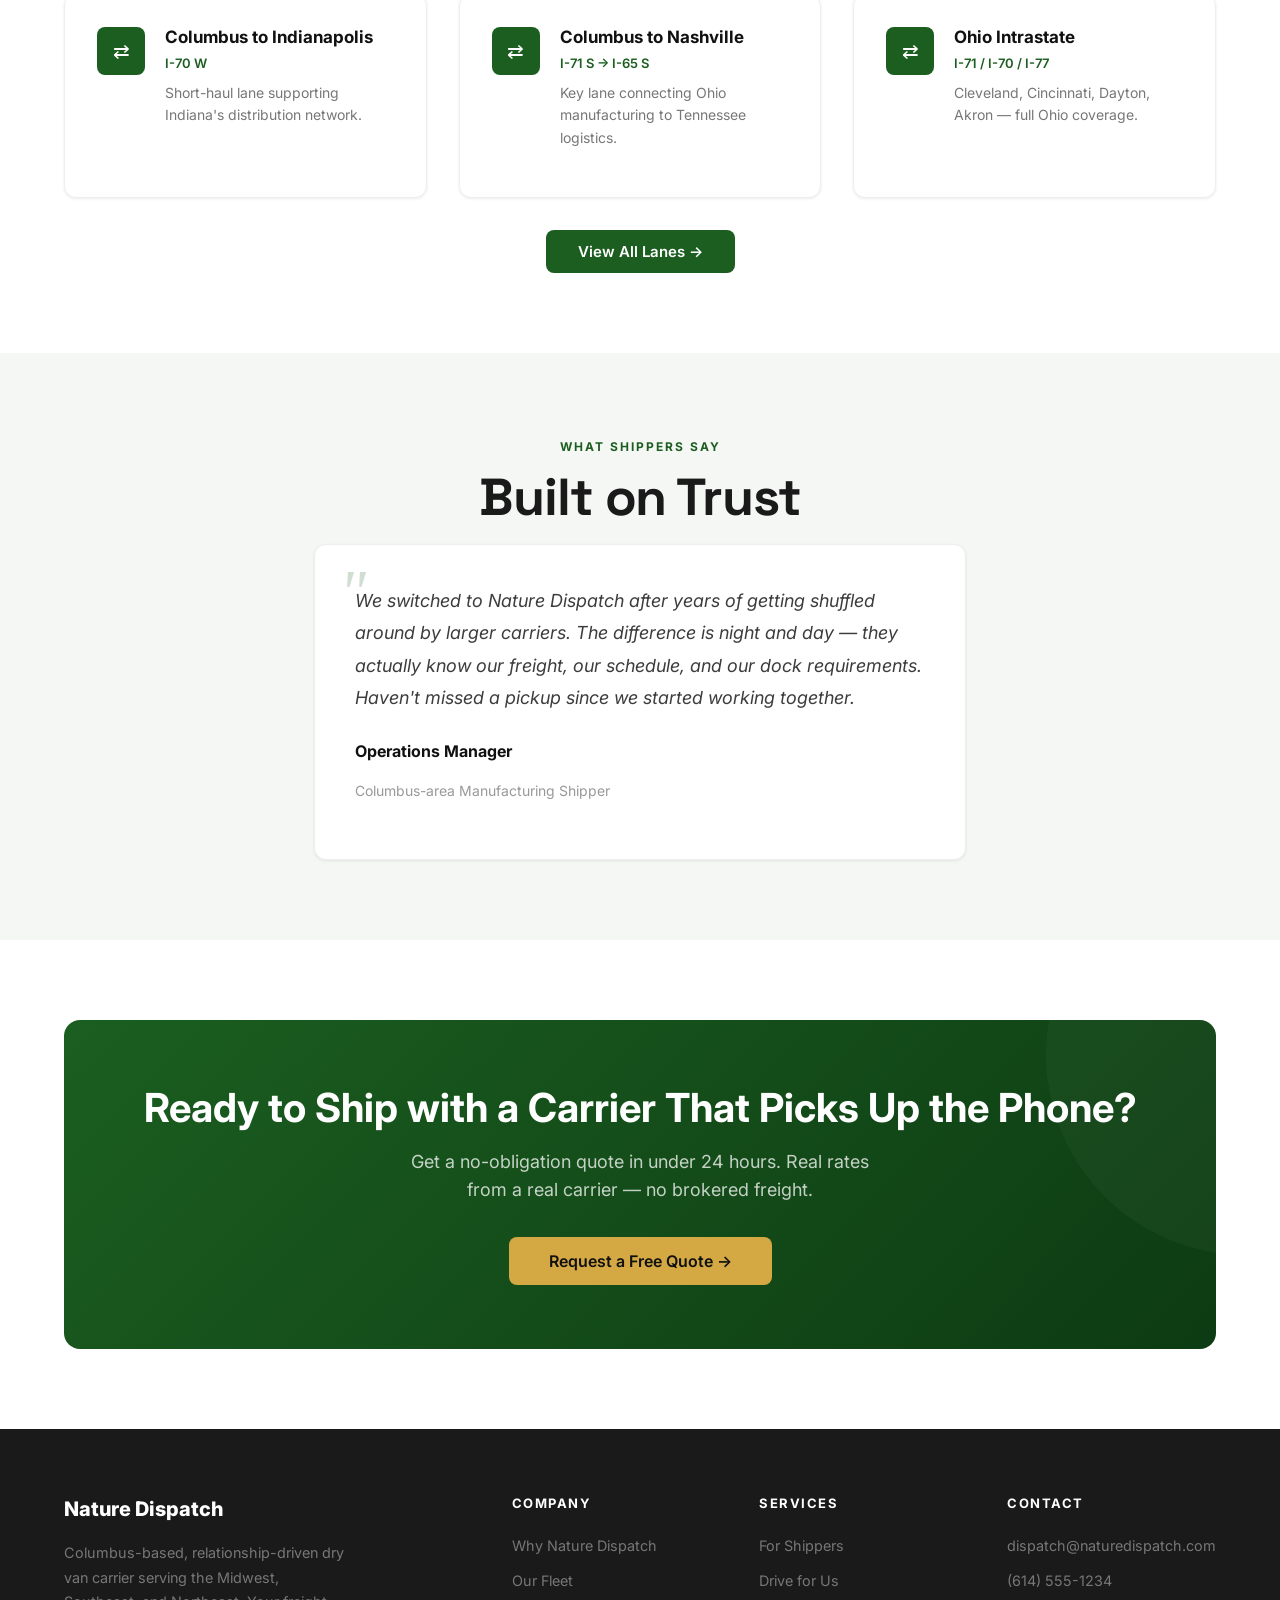
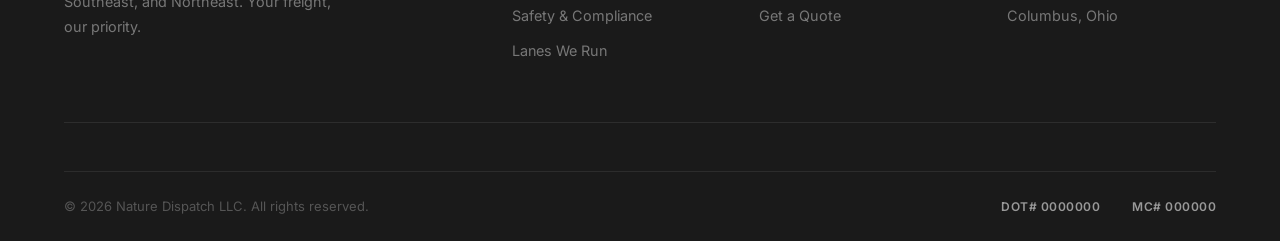
==== commit bc75fcfc: "New single landing page — GSAP + AOS animations, hero slideshow, marquee gallery - Complete redesign" ====
--- a/index.html
+++ b/index.html
@@ -1,13 +1,623 @@
+<!DOCTYPE html>
+<html lang="en">
+<head>
+  <meta charset="UTF-8">
+  <meta name="viewport" content="width=device-width, initial-scale=1.0">
+  <meta name="description" content="Nature Dispatch LLC — Reliable Dry Van Freight, Ohio & Nationwide. Asset-based carrier out of Columbus, OH. MC 1356678 / DOT 3168856.">
+  <meta name="keywords" content="dry van carrier Ohio, Columbus trucking company, FTL freight Ohio, Nature Dispatch, asset-based carrier, Ohio nationwide freight">
+  <meta name="robots" content="index, follow">
+  <link rel="canonical" href="https://www.naturedispatch.net/">
+
+  <!-- Open Graph -->
+  <meta property="og:title" content="Nature Dispatch LLC — Reliable Dry Van Freight">
+  <meta property="og:description" content="Asset-based dry van carrier, Columbus OH. Ohio & Nationwide coverage.">
+  <meta property="og:type" content="website">
+  <meta property="og:url" content="https://www.naturedispatch.net/">
+  <meta name="twitter:card" content="summary">
+
+  <title>Nature Dispatch LLC — Reliable Dry Van Freight | Ohio & Nationwide</title>
+
+  <!-- Favicon -->
+  <link rel="icon" type="image/svg+xml" href="data:image/svg+xml,<svg xmlns='http://www.w3.org/2000/svg' viewBox='0 0 100 100'><rect width='100' height='100' rx='12' fill='%230D2B1A'/><text x='50' y='68' font-family='Arial,sans-serif' font-size='48' font-weight='900' fill='%23D4A843' text-anchor='middle'>ND</text></svg>">
+
+  <!-- Fonts -->
+  <link rel="preconnect" href="https://fonts.googleapis.com">
+  <link rel="preconnect" href="https://fonts.gstatic.com" crossorigin>
+  <link href="https://fonts.googleapis.com/css2?family=Inter:wght@400;500;600;700;800;900&family=Space+Grotesk:wght@500;600;700;800;900&display=swap" rel="stylesheet">
+
+  <!-- AOS Library -->
+  <link href="https://unpkg.com/aos@2.3.4/dist/aos.css" rel="stylesheet">
+
+  <!-- Main Styles -->
+  <link rel="stylesheet" href="css/landing.css">
+
+  <!-- Structured Data -->
+  <script type="application/ld+json">
+  {
+    "@context": "https://schema.org",
+    "@type": "TruckingCompany",
+    "name": "Nature Dispatch LLC",
+    "description": "Reliable Dry Van Freight — Ohio & Nationwide",
+    "url": "https://www.naturedispatch.net",
+    "telephone": "+1-323-900-9615",
+    "email": "operations@naturedispatch.net",
+    "address": {
+      "@type": "PostalAddress",
+      "addressLocality": "Columbus",
+      "addressRegion": "OH",
+      "addressCountry": "US"
+    },
+    "areaServed": "US"
+  }
+  </script>
+</head>
+<body>
+
+  <!-- LOADER -->
+  <div class="loader" id="loader">
+    <div class="loader__mark">ND</div>
+    <div class="loader__bar"><div class="loader__bar-fill"></div></div>
+  </div>
+
+  <!-- NAVIGATION -->
+  <nav class="nav" id="navbar">
+    <div class="nav__inner">
+      <a href="#hero" class="nav__logo">
+        <div class="nav__logo-mark">ND</div>
+        Nature Dispatch
+      </a>
+      <div class="nav__links" id="navLinks">
+        <a href="#services" class="nav__link">Services</a>
+        <a href="#about" class="nav__link">About</a>
+        <a href="#fleet" class="nav__link">Fleet</a>
+        <a href="#lanes" class="nav__link">Lanes</a>
+        <a href="#contact" class="nav__cta">Get a Quote</a>
+      </div>
+      <button class="nav__toggle" id="navToggle" aria-label="Toggle navigation">
+        <span></span><span></span><span></span>
+      </button>
+    </div>
+  </nav>
+
+  <!-- ===== HERO ===== -->
+  <section class="hero" id="hero">
+    <div class="hero__bg">
+      <img src="https://img.freepik.com/free-photo/blank-cargo-truck-road_23-2151751331.jpg" alt="Dry van truck on highway" class="hero__bg-img active" loading="eager">
+      <img src="https://img.freepik.com/free-photo/aerial-view-highway-with-trucks-alongside-river-sunset_84443-86035.jpg" alt="Aerial highway with trucks at sunset" class="hero__bg-img" loading="lazy">
+      <img src="https://img.freepik.com/free-photo/trucks-driving-highway-dusk_23-2152021829.jpg" alt="Trucks driving at dusk" class="hero__bg-img" loading="lazy">
+      <div class="hero__bg-overlay"></div>
+      <div class="hero__grain"></div>
+    </div>
+
+    <div class="hero__content">
+      <div class="hero__badge">
+        <span class="hero__badge-dot"></span>
+        MC 1356678 / DOT 3168856
+      </div>
+
+      <h1 class="hero__title">
+        Reliable Dry Van<br>Freight — <span class="hero__title-accent">Ohio &<br>Nationwide</span>
+      </h1>
+
+      <p class="hero__subtitle">
+        Asset-based carrier out of Columbus, Ohio. We move your freight on our trucks, with our drivers — no middlemen, no surprises.
+      </p>
+
+      <div class="hero__actions">
+        <a href="#contact" class="btn btn--primary">
+          Request a Quote
+          <svg class="btn__arrow" width="18" height="18" viewBox="0 0 24 24" fill="none" stroke="currentColor" stroke-width="2.5" stroke-linecap="round" stroke-linejoin="round"><path d="M5 12h14M12 5l7 7-7 7"/></svg>
+        </a>
+        <a href="tel:+13239009615" class="btn btn--outline">
+          <svg width="18" height="18" viewBox="0 0 24 24" fill="none" stroke="currentColor" stroke-width="2" stroke-linecap="round" stroke-linejoin="round"><path d="M22 16.92v3a2 2 0 0 1-2.18 2 19.79 19.79 0 0 1-8.63-3.07 19.5 19.5 0 0 1-6-6A19.79 19.79 0 0 1 2.12 4.18 2 2 0 0 1 4.11 2h3a2 2 0 0 1 2 1.72c.127.96.361 1.903.7 2.81a2 2 0 0 1-.45 2.11L8.09 9.91a16 16 0 0 0 6 6l1.27-1.27a2 2 0 0 1 2.11-.45c.907.339 1.85.573 2.81.7A2 2 0 0 1 22 16.92z"/></svg>
+          (323) 900-9615
+        </a>
+      </div>
+
+      <div class="hero__stats">
+        <div class="hero__stat">
+          <div class="hero__stat-number">100%</div>
+          <div class="hero__stat-label">Asset-Based</div>
+        </div>
+        <div class="hero__stat">
+          <div class="hero__stat-number">Dry Van</div>
+          <div class="hero__stat-label">Specialized</div>
+        </div>
+        <div class="hero__stat">
+          <div class="hero__stat-number">24/7</div>
+          <div class="hero__stat-label">Dispatch</div>
+        </div>
+        <div class="hero__stat">
+          <div class="hero__stat-number">OH</div>
+          <div class="hero__stat-label">+ Nationwide</div>
+        </div>
+      </div>
+    </div>
+
+    <div class="hero__scroll">
+      Scroll
+      <div class="hero__scroll-line"></div>
+    </div>
+  </section>
+
+  <!-- ===== SERVICES ===== -->
+  <section class="services" id="services">
+    <div class="container">
+      <div class="services__header">
+        <div class="section-label">What We Do</div>
+        <h2 class="section-title">Freight solutions that<br>actually show up</h2>
+        <p class="section-subtitle">No brokerage. No excuses. Just reliable dry van service from our Columbus terminal to your dock.</p>
+      </div>
+
+      <div class="services__grid">
+
+        <div class="service-card">
+          <div class="service-card__icon">
+            <svg viewBox="0 0 24 24"><rect x="1" y="3" width="15" height="13" rx="2"/><polyline points="16 8 20 8 23 11 23 16 16 16 16 8"/><circle cx="5.5" cy="18.5" r="2.5"/><circle cx="18.5" cy="18.5" r="2.5"/></svg>
+          </div>
+          <h3 class="service-card__title">Full Truckload (FTL)</h3>
+          <p class="service-card__text">Dedicated dry van capacity for your freight. One truck, one load, one destination — no hub-and-spoke delays.</p>
+        </div>
+
+        <div class="service-card">
+          <div class="service-card__icon">
+            <svg viewBox="0 0 24 24"><polyline points="22 12 18 12 15 21 9 3 6 12 2 12"/></svg>
+          </div>
+          <h3 class="service-card__title">Real-Time Tracking</h3>
+          <p class="service-card__text">GPS visibility on every load with proactive updates. Know where your freight is — without calling us.</p>
+        </div>
+
+        <div class="service-card">
+          <div class="service-card__icon">
+            <svg viewBox="0 0 24 24"><path d="M12 22s8-4 8-10V5l-8-3-8 3v7c0 6 8 10 8 10z"/></svg>
+          </div>
+          <h3 class="service-card__title">Safe & Compliant</h3>
+          <p class="service-card__text">FMCSA-authorized, fully insured, ELD-equipped. Your freight moves under our authority with zero compliance gaps.</p>
+        </div>
+
+        <div class="service-card">
+          <div class="service-card__icon">
+            <svg viewBox="0 0 24 24"><path d="M17 21v-2a4 4 0 0 0-4-4H5a4 4 0 0 0-4 4v2"/><circle cx="9" cy="7" r="4"/><path d="M23 21v-2a4 4 0 0 0-3-3.87"/><path d="M16 3.13a4 4 0 0 1 0 7.75"/></svg>
+          </div>
+          <h3 class="service-card__title">Dedicated Lanes</h3>
+          <p class="service-card__text">Consistent drivers on recurring routes. Your dock team knows our driver by name — that's the standard.</p>
+        </div>
+
+        <div class="service-card">
+          <div class="service-card__icon">
+            <svg viewBox="0 0 24 24"><circle cx="12" cy="12" r="10"/><polyline points="12 6 12 12 16 14"/></svg>
+          </div>
+          <h3 class="service-card__title">On-Time Delivery</h3>
+          <p class="service-card__text">We don't just promise OTIF — we measure it. Every pickup, every delivery, every week. No exceptions.</p>
+        </div>
+
+        <div class="service-card">
+          <div class="service-card__icon">
+            <svg viewBox="0 0 24 24"><path d="M21 15a2 2 0 0 1-2 2H7l-4 4V5a2 2 0 0 1 2-2h14a2 2 0 0 1 2 2z"/></svg>
+          </div>
+          <h3 class="service-card__title">Direct Communication</h3>
+          <p class="service-card__text">Call us. We answer. Your dispatcher knows your account, your lanes, and your name. Always.</p>
+        </div>
+
+      </div>
+    </div>
+  </section>
+
+  <!-- ===== ABOUT ===== -->
+  <section class="about" id="about">
+    <div class="container">
+      <div class="about__grid">
+        <div class="about__images">
+          <div class="about__img-main">
+            <img src="https://img.freepik.com/free-photo/blank-cargo-truck-road_23-2151751324.jpg" alt="Nature Dispatch dry van truck" loading="lazy">
+          </div>
+          <div class="about__img-float">
+            <img src="https://img.freepik.com/free-photo/truck-inside-warehouse_23-2152009017.jpg" alt="Truck loading at warehouse dock" loading="lazy">
+          </div>
+          <div class="about__stat-badge">
+            <div class="about__stat-badge-num">100%</div>
+            <div class="about__stat-badge-text">Our Trucks</div>
+          </div>
+        </div>
+
+        <div class="about__content">
+          <div class="section-label">Why Nature Dispatch</div>
+          <h2 class="section-title">Built for shippers<br>who need reliability</h2>
+          <p class="about__text">
+            Nature Dispatch LLC is an asset-based dry van carrier headquartered in Columbus, Ohio. We operate our own equipment, employ our own drivers, and run freight under our own authority — MC 1356678 / DOT 3168856.
+          </p>
+          <p class="about__text" style="margin-top: 12px;">
+            No brokering. No sub-contracting. When you book with us, our truck shows up at your dock. That's the difference.
+          </p>
+
+          <div class="about__features">
+            <div class="about__feature">
+              <div class="about__feature-check">
+                <svg viewBox="0 0 24 24"><polyline points="20 6 9 17 4 12"/></svg>
+              </div>
+              <span class="about__feature-text">Own trucks & drivers</span>
+            </div>
+            <div class="about__feature">
+              <div class="about__feature-check">
+                <svg viewBox="0 0 24 24"><polyline points="20 6 9 17 4 12"/></svg>
+              </div>
+              <span class="about__feature-text">Columbus, OH HQ</span>
+            </div>
+            <div class="about__feature">
+              <div class="about__feature-check">
+                <svg viewBox="0 0 24 24"><polyline points="20 6 9 17 4 12"/></svg>
+              </div>
+              <span class="about__feature-text">GPS on every load</span>
+            </div>
+            <div class="about__feature">
+              <div class="about__feature-check">
+                <svg viewBox="0 0 24 24"><polyline points="20 6 9 17 4 12"/></svg>
+              </div>
+              <span class="about__feature-text">FMCSA authorized</span>
+            </div>
+            <div class="about__feature">
+              <div class="about__feature-check">
+                <svg viewBox="0 0 24 24"><polyline points="20 6 9 17 4 12"/></svg>
+              </div>
+              <span class="about__feature-text">Fully insured</span>
+            </div>
+            <div class="about__feature">
+              <div class="about__feature-check">
+                <svg viewBox="0 0 24 24"><polyline points="20 6 9 17 4 12"/></svg>
+              </div>
+              <span class="about__feature-text">Ohio & Nationwide</span>
+            </div>
+          </div>
+
+          <div class="about__cta">
+            <a href="#contact" class="btn btn--dark">
+              Get a Free Quote
+              <svg class="btn__arrow" width="18" height="18" viewBox="0 0 24 24" fill="none" stroke="currentColor" stroke-width="2.5" stroke-linecap="round" stroke-linejoin="round"><path d="M5 12h14M12 5l7 7-7 7"/></svg>
+            </a>
+          </div>
+        </div>
+      </div>
+    </div>
+  </section>
+
+  <!-- ===== FLEET MARQUEE ===== -->
+  <section class="fleet" id="fleet">
+    <div class="container">
+      <div class="fleet__header">
+        <div class="section-label" style="justify-content: center;">Our Fleet</div>
+        <h2 class="section-title" style="text-align: center;">Clean equipment.<br>Professional drivers.</h2>
+        <p class="section-subtitle">Every truck in our fleet is late-model, well-maintained, and ELD-equipped. We'll send real photos soon — for now, here's what we're about.</p>
+      </div>
+    </div>
+    <div class="marquee">
+      <div class="marquee__track">
+        <div class="marquee__item"><img src="https://img.freepik.com/free-photo/blank-cargo-truck-road_23-2151751331.jpg" alt="Dry van truck on highway" loading="lazy"></div>
+        <div class="marquee__item"><img src="https://img.freepik.com/free-photo/blank-cargo-truck-road_23-2151751324.jpg" alt="Dry van truck front view" loading="lazy"></div>
+        <div class="marquee__item"><img src="https://img.freepik.com/free-photo/truck-inside-warehouse_23-2152009017.jpg" alt="Truck at warehouse dock" loading="lazy"></div>
+        <div class="marquee__item"><img src="https://img.freepik.com/free-photo/transport-logistics-concept_23-2151541865.jpg" alt="Logistics and transport concept" loading="lazy"></div>
+        <div class="marquee__item"><img src="https://img.freepik.com/free-photo/aerial-view-highway-with-trucks-alongside-river-sunset_84443-86035.jpg" alt="Highway aerial view" loading="lazy"></div>
+        <div class="marquee__item"><img src="https://img.freepik.com/free-photo/trucks-driving-highway-dusk_23-2152021829.jpg" alt="Trucks at dusk" loading="lazy"></div>
+      </div>
+    </div>
+  </section>
+
+  <!-- ===== STATS ===== -->
+  <section class="stats">
+    <div class="container">
+      <div class="stats__grid">
+        <div class="stats__item" data-aos="fade-up" data-aos-delay="0">
+          <div class="stats__number" data-count="100" data-suffix="%">0%</div>
+          <div class="stats__divider"></div>
+          <div class="stats__label">Asset-Based</div>
+        </div>
+        <div class="stats__item" data-aos="fade-up" data-aos-delay="100">
+          <div class="stats__number" data-count="48" data-suffix=" States">0</div>
+          <div class="stats__divider"></div>
+          <div class="stats__label">Coverage</div>
+        </div>
+        <div class="stats__item" data-aos="fade-up" data-aos-delay="200">
+          <div class="stats__number" data-count="24" data-suffix="/7">0</div>
+          <div class="stats__divider"></div>
+          <div class="stats__label">Dispatch</div>
+        </div>
+        <div class="stats__item" data-aos="fade-up" data-aos-delay="300">
+          <div class="stats__number" data-count="0" data-suffix="">MC 1356678</div>
+          <div class="stats__divider"></div>
+          <div class="stats__label">FMCSA Authority</div>
+        </div>
+      </div>
+    </div>
+  </section>
+
+  <!-- ===== LANES ===== -->
+  <section class="lanes" id="lanes">
+    <div class="container">
+      <div class="lanes__grid">
+
+        <div class="lanes__image" data-aos="fade-right">
+          <img src="https://img.freepik.com/free-photo/transport-logistics-concept_23-2151541865.jpg" alt="Freight logistics" loading="lazy">
+          <div class="lanes__image-badge">
+            <svg viewBox="0 0 24 24"><path d="M21 10c0 7-9 13-9 13s-9-6-9-13a9 9 0 0 1 18 0z"/><circle cx="12" cy="10" r="3"/></svg>
+            <span class="lanes__image-badge-text">HQ: Columbus, Ohio</span>
+          </div>
+        </div>
+
+        <div class="lanes__content" data-aos="fade-left">
+          <div class="section-label">Where We Run</div>
+          <h2 class="section-title">Ohio roots,<br>national reach</h2>
+          <p class="section-subtitle">Based in Columbus — running freight across the Midwest, Southeast, and beyond.</p>
+
+          <ul class="lanes__list">
+            <li class="lanes__list-item">
+              <div class="lanes__list-icon">
+                <svg viewBox="0 0 24 24"><polyline points="9 18 15 12 9 6"/></svg>
+              </div>
+              <div>
+                <div class="lanes__list-text">I-71 Corridor</div>
+                <div class="lanes__list-sub">Cleveland — Columbus — Cincinnati</div>
+              </div>
+            </li>
+            <li class="lanes__list-item">
+              <div class="lanes__list-icon">
+                <svg viewBox="0 0 24 24"><polyline points="9 18 15 12 9 6"/></svg>
+              </div>
+              <div>
+                <div class="lanes__list-text">I-70 East / West</div>
+                <div class="lanes__list-sub">Columbus — Indianapolis — Wheeling</div>
+              </div>
+            </li>
+            <li class="lanes__list-item">
+              <div class="lanes__list-icon">
+                <svg viewBox="0 0 24 24"><polyline points="9 18 15 12 9 6"/></svg>
+              </div>
+              <div>
+                <div class="lanes__list-text">Southeast Corridor</div>
+                <div class="lanes__list-sub">Ohio — Kentucky — Tennessee — Georgia</div>
+              </div>
+            </li>
+            <li class="lanes__list-item">
+              <div class="lanes__list-icon">
+                <svg viewBox="0 0 24 24"><polyline points="9 18 15 12 9 6"/></svg>
+              </div>
+              <div>
+                <div class="lanes__list-text">Midwest Network</div>
+                <div class="lanes__list-sub">Ohio — Michigan — Illinois — Pennsylvania</div>
+              </div>
+            </li>
+            <li class="lanes__list-item">
+              <div class="lanes__list-icon">
+                <svg viewBox="0 0 24 24"><polyline points="9 18 15 12 9 6"/></svg>
+              </div>
+              <div>
+                <div class="lanes__list-text">Nationwide</div>
+                <div class="lanes__list-sub">48-state coverage for your freight needs</div>
+              </div>
+            </li>
+          </ul>
+        </div>
+
+      </div>
+    </div>
+  </section>
+
+  <!-- ===== CTA / CONTACT ===== -->
+  <section class="cta" id="contact">
+    <div class="cta__bg">
+      <img src="https://img.freepik.com/free-photo/trucks-driving-highway-dusk_23-2152021829.jpg" alt="" loading="lazy">
+      <div class="cta__overlay"></div>
+    </div>
+    <div class="container">
+      <div class="cta__inner">
+
+        <div class="cta__content" data-aos="fade-right">
+          <div class="section-label">Get in Touch</div>
+          <h2 class="cta__title">Let's move<br>your freight.</h2>
+          <p class="cta__text">Fill out the form or call us directly. We respond fast — because in freight, timing is everything.</p>
+
+          <div class="cta__contact">
+            <div class="cta__contact-item">
+              <div class="cta__contact-icon">
+                <svg viewBox="0 0 24 24"><path d="M22 16.92v3a2 2 0 0 1-2.18 2 19.79 19.79 0 0 1-8.63-3.07 19.5 19.5 0 0 1-6-6A19.79 19.79 0 0 1 2.12 4.18 2 2 0 0 1 4.11 2h3a2 2 0 0 1 2 1.72c.127.96.361 1.903.7 2.81a2 2 0 0 1-.45 2.11L8.09 9.91a16 16 0 0 0 6 6l1.27-1.27a2 2 0 0 1 2.11-.45c.907.339 1.85.573 2.81.7A2 2 0 0 1 22 16.92z"/></svg>
+              </div>
+              <div>
+                <div class="cta__contact-value">(323) 900-9615</div>
+                <div style="font-size: 0.8rem; color: rgba(255,255,255,0.45);">Call or text anytime</div>
+              </div>
+            </div>
+            <div class="cta__contact-item">
+              <div class="cta__contact-icon">
+                <svg viewBox="0 0 24 24"><path d="M4 4h16c1.1 0 2 .9 2 2v12c0 1.1-.9 2-2 2H4c-1.1 0-2-.9-2-2V6c0-1.1.9-2 2-2z"/><polyline points="22,6 12,13 2,6"/></svg>
+              </div>
+              <div>
+                <div class="cta__contact-value">operations@naturedispatch.net</div>
+                <div style="font-size: 0.8rem; color: rgba(255,255,255,0.45);">Quotes & operations</div>
+              </div>
+            </div>
+            <div class="cta__contact-item">
+              <div class="cta__contact-icon">
+                <svg viewBox="0 0 24 24"><path d="M21 10c0 7-9 13-9 13s-9-6-9-13a9 9 0 0 1 18 0z"/><circle cx="12" cy="10" r="3"/></svg>
+              </div>
+              <div>
+                <div class="cta__contact-value">Columbus, Ohio</div>
+                <div style="font-size: 0.8rem; color: rgba(255,255,255,0.45);">MC 1356678 / DOT 3168856</div>
+              </div>
+            </div>
+          </div>
+        </div>
+
+        <div class="cta__form" data-aos="fade-left">
+          <h3 class="cta__form-title">Request a Free Quote</h3>
+          <p class="cta__form-sub">We'll respond within hours, not days.</p>
+          <form action="https://formspree.io/f/YOUR_FORM_ID" method="POST">
+            <input type="text" name="_gotcha" class="form-hp" tabindex="-1" autocomplete="off">
+            <div class="form-row">
+              <div class="form-group">
+                <label for="name">Full Name</label>
+                <input type="text" id="name" name="name" class="form-input" placeholder="John Smith" required>
+              </div>
+              <div class="form-group">
+                <label for="company">Company</label>
+                <input type="text" id="company" name="company" class="form-input" placeholder="Your company">
+              </div>
+            </div>
+            <div class="form-row">
+              <div class="form-group">
+                <label for="email">Email</label>
+                <input type="email" id="email" name="email" class="form-input" placeholder="john@company.com" required>
+              </div>
+              <div class="form-group">
+                <label for="phone">Phone</label>
+                <input type="tel" id="phone" name="phone" class="form-input" placeholder="(555) 123-4567">
+              </div>
+            </div>
+            <div class="form-row">
+              <div class="form-group">
+                <label for="origin">Origin</label>
+                <input type="text" id="origin" name="origin" class="form-input" placeholder="City, State">
+              </div>
+              <div class="form-group">
+                <label for="destination">Destination</label>
+                <input type="text" id="destination" name="destination" class="form-input" placeholder="City, State">
+              </div>
+            </div>
+            <div class="form-group">
+              <label for="details">Freight Details</label>
+              <textarea id="details" name="details" class="form-input" rows="3" placeholder="Commodity, weight, pickup date..."></textarea>
+            </div>
+            <button type="submit" class="form-submit">Get My Free Quote →</button>
+          </form>
+        </div>
+
+      </div>
+    </div>
+  </section>
+
+  <!-- ===== FOOTER ===== -->
+  <footer class="footer">
+    <div class="container">
+      <div class="footer__inner">
+        <div class="footer__brand">
+          <div class="footer__logo">
+            <div class="footer__logo-mark">ND</div>
+            Nature Dispatch
+          </div>
+          <p class="footer__desc">Asset-based dry van carrier headquartered in Columbus, Ohio. Reliable freight solutions — Ohio & Nationwide.</p>
+        </div>
+
+        <div>
+          <div class="footer__col-title">Quick Links</div>
+          <div class="footer__links">
+            <a href="#services" class="footer__link">Services</a>
+            <a href="#about" class="footer__link">About Us</a>
+            <a href="#fleet" class="footer__link">Fleet</a>
+            <a href="#lanes" class="footer__link">Lanes</a>
+            <a href="#contact" class="footer__link">Get a Quote</a>
+          </div>
+        </div>
+
+        <div>
+          <div class="footer__col-title">Contact</div>
+          <div class="footer__links">
+            <a href="tel:+13239009615" class="footer__link">(323) 900-9615</a>
+            <a href="mailto:operations@naturedispatch.net" class="footer__link">operations@naturedispatch.net</a>
+            <span class="footer__link">Columbus, Ohio</span>
+          </div>
+        </div>
+      </div>
+
+      <div class="footer__bottom">
+        <span class="footer__copy">&copy; 2026 Nature Dispatch LLC. All rights reserved.</span>
+        <div class="footer__credentials">
+          <span>MC 1356678</span>
+          <span>DOT 3168856</span>
+        </div>
+      </div>
+    </div>
+  </footer>
+
+  <!-- Libraries -->
+  <script src="https://unpkg.com/aos@2.3.4/dist/aos.js"></script>
+  <script src="https://cdnjs.cloudflare.com/ajax/libs/gsap/3.12.5/gsap.min.js"></script>
+  <script src="https://cdnjs.cloudflare.com/ajax/libs/gsap/3.12.5/ScrollTrigger.min.js"></script>
+
+  <!-- Main Script -->
+  <script src="js/landing.js"></script>
+</body>
+</html>
 <!DOCTYPE html>
 <html lang="en">
 <head>
   <meta charset="UTF-8">
   <meta name="viewport" content="width=device-width, initial-scale=1.0">
   <meta name="description" content="Nature Dispatch — Columbus-based dry van carrier. Relationship-driven freight service across the Midwest, Southeast, and Northeast. Get a quote today.">
+  <meta name="keywords" content="dry van carrier Columbus Ohio, freight carrier Ohio, trucking company Columbus, I-71 freight, I-70 carrier, asset-based carrier Ohio, FTL shipping Columbus">
+  <meta name="author" content="Nature Dispatch LLC">
+  <meta name="robots" content="index, follow">
+  <link rel="canonical" href="https://www.naturedispatch.net/">
+
+  <!-- Open Graph -->
+  <meta property="og:title" content="Nature Dispatch | Columbus-Based Dry Van Carrier">
+  <meta property="og:description" content="11 trucks. 100% dry van. Columbus-based carrier delivering reliable freight across the Midwest, Southeast, and Northeast.">
+  <meta property="og:type" content="website">
+  <meta property="og:url" content="https://www.naturedispatch.net/">
+  <meta property="og:site_name" content="Nature Dispatch">
+  <meta property="og:locale" content="en_US">
+
+  <!-- Twitter Card -->
+  <meta name="twitter:card" content="summary">
+  <meta name="twitter:title" content="Nature Dispatch | Columbus-Based Dry Van Carrier">
+  <meta name="twitter:description" content="11 trucks. 100% dry van. Columbus-based carrier delivering reliable freight across the Midwest, Southeast, and Northeast.">
+
   <title>Nature Dispatch | Columbus-Based Dry Van Carrier</title>
+
+  <!-- Favicon -->
+  <link rel="icon" type="image/svg+xml" href="data:image/svg+xml,<svg xmlns='http://www.w3.org/2000/svg' viewBox='0 0 100 100'><rect width='100' height='100' rx='12' fill='%231B5E20'/><text x='50' y='68' font-family='Arial,sans-serif' font-size='48' font-weight='900' fill='white' text-anchor='middle'>ND</text></svg>">
+
   <link rel="preconnect" href="https://fonts.googleapis.com">
+  <link rel="preconnect" href="https://fonts.gstatic.com" crossorigin>
   <link href="https://fonts.googleapis.com/css2?family=Inter:wght@400;500;600;700;800;900&display=swap" rel="stylesheet">
   <link rel="stylesheet" href="css/styles.css">
+
+  <!-- Structured Data: Local Business -->
+  <script type="application/ld+json">
+  {
+    "@context": "https://schema.org",
+    "@type": "TruckingCompany",
+    "name": "Nature Dispatch",
+    "url": "https://www.naturedispatch.net",
+    "description": "Columbus-based asset-based dry van carrier serving the Midwest, Southeast, and Northeast.",
+    "address": {
+      "@type": "PostalAddress",
+      "addressLocality": "Columbus",
+      "addressRegion": "OH",
+      "addressCountry": "US"
+    },
+    "telephone": "+1-614-555-1234",
+    "email": "dispatch@naturedispatch.com",
+    "areaServed": [
+      {"@type": "State", "name": "Ohio"},
+      {"@type": "State", "name": "Indiana"},
+      {"@type": "State", "name": "Illinois"},
+      {"@type": "State", "name": "Kentucky"},
+      {"@type": "State", "name": "Tennessee"},
+      {"@type": "State", "name": "Georgia"},
+      {"@type": "State", "name": "North Carolina"},
+      {"@type": "State", "name": "Pennsylvania"}
+    ],
+    "numberOfEmployees": {"@type": "QuantitativeValue", "value": 11},
+    "foundingLocation": {"@type": "Place", "name": "Columbus, Ohio"},
+    "knowsAbout": ["Dry Van Shipping", "Full Truckload", "Freight Transportation", "OTIF Compliance"]
+  }
+  </script>
+
+  <!-- Google Analytics — Replace GA_MEASUREMENT_ID with your real ID -->
+  <!-- <script async src="https://www.googletagmanager.com/gtag/js?id=GA_MEASUREMENT_ID"></script>
+  <script>
+    window.dataLayer = window.dataLayer || [];
+    function gtag(){dataLayer.push(arguments);}
+    gtag('js', new Date());
+    gtag('config', 'GA_MEASUREMENT_ID');
+  </script> -->
 </head>
 <body>
 
--- a/css/landing.css
+++ b/css/landing.css
@@ -0,0 +1,1440 @@
+/* ============================================
+   NATURE DISPATCH — Landing Page Styles
+   Modern, animated single-page design
+   ============================================ */
+
+/* --- Reset & Base --- */
+*, *::before, *::after {
+  margin: 0;
+  padding: 0;
+  box-sizing: border-box;
+}
+
+:root {
+  --green: #0D2B1A;
+  --green-mid: #14432A;
+  --green-light: #1B5E20;
+  --green-bright: #2E7D32;
+  --accent: #D4A843;
+  --accent-hover: #E8BE5A;
+  --white: #FFFFFF;
+  --off-white: #F7F8F6;
+  --gray-50: #FAFAFA;
+  --gray-100: #F0F0F0;
+  --gray-200: #E0E0E0;
+  --gray-400: #9E9E9E;
+  --gray-600: #616161;
+  --gray-800: #2A2A2A;
+  --gray-900: #1A1A1A;
+  --font: 'Inter', -apple-system, BlinkMacSystemFont, 'Segoe UI', sans-serif;
+  --font-display: 'Space Grotesk', var(--font);
+  --radius: 16px;
+  --radius-sm: 10px;
+  --radius-xs: 6px;
+  --shadow-sm: 0 2px 8px rgba(0,0,0,0.06);
+  --shadow-md: 0 8px 30px rgba(0,0,0,0.08);
+  --shadow-lg: 0 20px 60px rgba(0,0,0,0.12);
+  --shadow-glow: 0 0 40px rgba(212, 168, 67, 0.15);
+  --transition: 0.3s cubic-bezier(0.4, 0, 0.2, 1);
+  --transition-slow: 0.6s cubic-bezier(0.4, 0, 0.2, 1);
+}
+
+html {
+  scroll-behavior: smooth;
+  -webkit-font-smoothing: antialiased;
+  -moz-osx-font-smoothing: grayscale;
+}
+
+body {
+  font-family: var(--font);
+  color: var(--gray-800);
+  background: var(--white);
+  line-height: 1.6;
+  overflow-x: hidden;
+}
+
+img {
+  max-width: 100%;
+  height: auto;
+  display: block;
+}
+
+a {
+  text-decoration: none;
+  color: inherit;
+}
+
+/* --- Utility --- */
+.container {
+  width: 100%;
+  max-width: 1200px;
+  margin: 0 auto;
+  padding: 0 24px;
+}
+
+.container--wide {
+  max-width: 1400px;
+}
+
+.section-label {
+  display: inline-flex;
+  align-items: center;
+  gap: 8px;
+  font-size: 0.75rem;
+  font-weight: 700;
+  letter-spacing: 2.5px;
+  text-transform: uppercase;
+  color: var(--accent);
+  margin-bottom: 16px;
+}
+
+.section-label::before {
+  content: '';
+  width: 24px;
+  height: 2px;
+  background: var(--accent);
+  border-radius: 2px;
+}
+
+.section-title {
+  font-family: var(--font-display);
+  font-size: clamp(2rem, 5vw, 3.25rem);
+  font-weight: 800;
+  line-height: 1.15;
+  color: var(--gray-900);
+  letter-spacing: -0.02em;
+}
+
+.section-title--light {
+  color: var(--white);
+}
+
+.section-subtitle {
+  font-size: 1.1rem;
+  color: var(--gray-600);
+  max-width: 540px;
+  line-height: 1.7;
+  margin-top: 16px;
+}
+
+.section-subtitle--light {
+  color: rgba(255,255,255,0.7);
+}
+
+/* --- Buttons --- */
+.btn {
+  display: inline-flex;
+  align-items: center;
+  gap: 10px;
+  padding: 16px 36px;
+  font-family: var(--font);
+  font-size: 0.95rem;
+  font-weight: 600;
+  border-radius: 60px;
+  border: none;
+  cursor: pointer;
+  transition: all var(--transition);
+  position: relative;
+  overflow: hidden;
+}
+
+.btn::after {
+  content: '';
+  position: absolute;
+  inset: 0;
+  background: rgba(255,255,255,0.1);
+  transform: translateX(-100%);
+  transition: transform 0.4s ease;
+}
+
+.btn:hover::after {
+  transform: translateX(0);
+}
+
+.btn--primary {
+  background: var(--accent);
+  color: var(--green);
+}
+
+.btn--primary:hover {
+  background: var(--accent-hover);
+  transform: translateY(-2px);
+  box-shadow: var(--shadow-glow);
+}
+
+.btn--outline {
+  background: transparent;
+  color: var(--white);
+  border: 2px solid rgba(255,255,255,0.3);
+}
+
+.btn--outline:hover {
+  border-color: var(--white);
+  background: rgba(255,255,255,0.08);
+  transform: translateY(-2px);
+}
+
+.btn--dark {
+  background: var(--green);
+  color: var(--white);
+}
+
+.btn--dark:hover {
+  background: var(--green-mid);
+  transform: translateY(-2px);
+  box-shadow: var(--shadow-md);
+}
+
+.btn__arrow {
+  transition: transform var(--transition);
+}
+
+.btn:hover .btn__arrow {
+  transform: translateX(4px);
+}
+
+/* ============================================
+   NAVIGATION
+   ============================================ */
+.nav {
+  position: fixed;
+  top: 0;
+  left: 0;
+  right: 0;
+  z-index: 1000;
+  padding: 20px 0;
+  transition: all 0.4s ease;
+}
+
+.nav.scrolled {
+  background: rgba(13, 43, 26, 0.95);
+  backdrop-filter: blur(20px);
+  -webkit-backdrop-filter: blur(20px);
+  padding: 12px 0;
+  box-shadow: 0 4px 30px rgba(0,0,0,0.15);
+}
+
+.nav__inner {
+  display: flex;
+  align-items: center;
+  justify-content: space-between;
+  max-width: 1400px;
+  margin: 0 auto;
+  padding: 0 32px;
+}
+
+.nav__logo {
+  display: flex;
+  align-items: center;
+  gap: 12px;
+  font-family: var(--font-display);
+  font-weight: 800;
+  font-size: 1.25rem;
+  color: var(--white);
+  letter-spacing: -0.02em;
+}
+
+.nav__logo-mark {
+  width: 40px;
+  height: 40px;
+  background: var(--accent);
+  border-radius: 10px;
+  display: flex;
+  align-items: center;
+  justify-content: center;
+  font-weight: 900;
+  font-size: 0.85rem;
+  color: var(--green);
+  letter-spacing: 0;
+}
+
+.nav__links {
+  display: flex;
+  align-items: center;
+  gap: 36px;
+}
+
+.nav__link {
+  font-size: 0.875rem;
+  font-weight: 500;
+  color: rgba(255,255,255,0.75);
+  transition: color var(--transition);
+  position: relative;
+}
+
+.nav__link::after {
+  content: '';
+  position: absolute;
+  bottom: -4px;
+  left: 0;
+  width: 0;
+  height: 2px;
+  background: var(--accent);
+  transition: width var(--transition);
+}
+
+.nav__link:hover {
+  color: var(--white);
+}
+
+.nav__link:hover::after {
+  width: 100%;
+}
+
+.nav__cta {
+  padding: 10px 28px;
+  background: var(--accent);
+  color: var(--green);
+  font-size: 0.875rem;
+  font-weight: 700;
+  border-radius: 60px;
+  transition: all var(--transition);
+}
+
+.nav__cta:hover {
+  background: var(--accent-hover);
+  transform: translateY(-1px);
+  box-shadow: var(--shadow-glow);
+}
+
+/* Mobile toggle */
+.nav__toggle {
+  display: none;
+  flex-direction: column;
+  gap: 5px;
+  background: none;
+  border: none;
+  cursor: pointer;
+  padding: 4px;
+}
+
+.nav__toggle span {
+  width: 24px;
+  height: 2px;
+  background: var(--white);
+  border-radius: 2px;
+  transition: all var(--transition);
+}
+
+/* ============================================
+   HERO SECTION
+   ============================================ */
+.hero {
+  position: relative;
+  min-height: 100vh;
+  display: flex;
+  align-items: center;
+  overflow: hidden;
+  background: var(--green);
+}
+
+.hero__bg {
+  position: absolute;
+  inset: 0;
+  z-index: 0;
+}
+
+.hero__bg-img {
+  position: absolute;
+  inset: 0;
+  width: 100%;
+  height: 100%;
+  object-fit: cover;
+  opacity: 0;
+  transition: opacity 1.5s ease;
+  will-change: opacity;
+}
+
+.hero__bg-img.active {
+  opacity: 1;
+}
+
+.hero__bg-overlay {
+  position: absolute;
+  inset: 0;
+  background: linear-gradient(
+    135deg,
+    rgba(13, 43, 26, 0.92) 0%,
+    rgba(13, 43, 26, 0.75) 50%,
+    rgba(13, 43, 26, 0.6) 100%
+  );
+  z-index: 1;
+}
+
+.hero__grain {
+  position: absolute;
+  inset: 0;
+  z-index: 2;
+  opacity: 0.03;
+  background-image: url("data:image/svg+xml,%3Csvg viewBox='0 0 256 256' xmlns='http://www.w3.org/2000/svg'%3E%3Cfilter id='noise'%3E%3CfeTurbulence type='fractalNoise' baseFrequency='0.9' numOctaves='4' stitchTiles='stitch'/%3E%3C/filter%3E%3Crect width='100%25' height='100%25' filter='url(%23noise)'/%3E%3C/svg%3E");
+}
+
+.hero__content {
+  position: relative;
+  z-index: 3;
+  max-width: 1400px;
+  margin: 0 auto;
+  padding: 0 32px;
+  padding-top: 120px;
+}
+
+.hero__badge {
+  display: inline-flex;
+  align-items: center;
+  gap: 8px;
+  padding: 8px 18px;
+  background: rgba(255,255,255,0.08);
+  border: 1px solid rgba(255,255,255,0.12);
+  border-radius: 50px;
+  font-size: 0.8rem;
+  font-weight: 600;
+  color: var(--accent);
+  margin-bottom: 32px;
+  backdrop-filter: blur(10px);
+}
+
+.hero__badge-dot {
+  width: 6px;
+  height: 6px;
+  background: var(--accent);
+  border-radius: 50%;
+  animation: pulse-dot 2s ease-in-out infinite;
+}
+
+@keyframes pulse-dot {
+  0%, 100% { opacity: 1; transform: scale(1); }
+  50% { opacity: 0.5; transform: scale(1.5); }
+}
+
+.hero__title {
+  font-family: var(--font-display);
+  font-size: clamp(2.75rem, 7vw, 5.5rem);
+  font-weight: 900;
+  color: var(--white);
+  line-height: 1.05;
+  letter-spacing: -0.03em;
+  max-width: 800px;
+}
+
+.hero__title-accent {
+  color: var(--accent);
+  position: relative;
+}
+
+.hero__subtitle {
+  font-size: clamp(1rem, 2vw, 1.2rem);
+  color: rgba(255,255,255,0.65);
+  max-width: 520px;
+  line-height: 1.75;
+  margin-top: 28px;
+}
+
+.hero__actions {
+  display: flex;
+  gap: 16px;
+  margin-top: 44px;
+  flex-wrap: wrap;
+}
+
+.hero__stats {
+  display: flex;
+  gap: 48px;
+  margin-top: 80px;
+  padding-top: 40px;
+  border-top: 1px solid rgba(255,255,255,0.1);
+}
+
+.hero__stat {
+  text-align: left;
+}
+
+.hero__stat-number {
+  font-family: var(--font-display);
+  font-size: 2.5rem;
+  font-weight: 800;
+  color: var(--white);
+  line-height: 1;
+}
+
+.hero__stat-label {
+  font-size: 0.8rem;
+  color: rgba(255,255,255,0.5);
+  margin-top: 8px;
+  font-weight: 500;
+  text-transform: uppercase;
+  letter-spacing: 1px;
+}
+
+/* Hero scroll indicator */
+.hero__scroll {
+  position: absolute;
+  bottom: 40px;
+  left: 50%;
+  transform: translateX(-50%);
+  z-index: 3;
+  display: flex;
+  flex-direction: column;
+  align-items: center;
+  gap: 8px;
+  color: rgba(255,255,255,0.4);
+  font-size: 0.7rem;
+  font-weight: 600;
+  text-transform: uppercase;
+  letter-spacing: 2px;
+  animation: float 3s ease-in-out infinite;
+}
+
+.hero__scroll-line {
+  width: 1px;
+  height: 40px;
+  background: linear-gradient(to bottom, rgba(255,255,255,0.4), transparent);
+  animation: scroll-line 2s ease-in-out infinite;
+}
+
+@keyframes float {
+  0%, 100% { transform: translateX(-50%) translateY(0); }
+  50% { transform: translateX(-50%) translateY(-8px); }
+}
+
+@keyframes scroll-line {
+  0% { opacity: 0; transform: scaleY(0); transform-origin: top; }
+  50% { opacity: 1; transform: scaleY(1); transform-origin: top; }
+  100% { opacity: 0; transform: scaleY(1); transform-origin: bottom; }
+}
+
+/* ============================================
+   SERVICES / WHAT WE DO
+   ============================================ */
+.services {
+  padding: 120px 0;
+  background: var(--white);
+}
+
+.services__header {
+  margin-bottom: 64px;
+}
+
+.services__grid {
+  display: grid;
+  grid-template-columns: repeat(3, 1fr);
+  gap: 24px;
+}
+
+.service-card {
+  position: relative;
+  padding: 44px 36px;
+  background: var(--gray-50);
+  border-radius: var(--radius);
+  border: 1px solid transparent;
+  transition: all var(--transition-slow);
+  overflow: hidden;
+}
+
+.service-card::before {
+  content: '';
+  position: absolute;
+  top: 0;
+  left: 0;
+  right: 0;
+  height: 3px;
+  background: linear-gradient(90deg, var(--green-bright), var(--accent));
+  transform: scaleX(0);
+  transform-origin: left;
+  transition: transform 0.5s ease;
+}
+
+.service-card:hover {
+  background: var(--white);
+  border-color: var(--gray-200);
+  transform: translateY(-4px);
+  box-shadow: var(--shadow-lg);
+}
+
+.service-card:hover::before {
+  transform: scaleX(1);
+}
+
+.service-card__icon {
+  width: 56px;
+  height: 56px;
+  background: linear-gradient(135deg, var(--green), var(--green-mid));
+  border-radius: 14px;
+  display: flex;
+  align-items: center;
+  justify-content: center;
+  margin-bottom: 28px;
+  transition: transform var(--transition);
+}
+
+.service-card:hover .service-card__icon {
+  transform: scale(1.05) rotate(-2deg);
+}
+
+.service-card__icon svg {
+  width: 26px;
+  height: 26px;
+  stroke: var(--accent);
+  fill: none;
+  stroke-width: 2;
+  stroke-linecap: round;
+  stroke-linejoin: round;
+}
+
+.service-card__title {
+  font-family: var(--font-display);
+  font-size: 1.3rem;
+  font-weight: 700;
+  color: var(--gray-900);
+  margin-bottom: 12px;
+}
+
+.service-card__text {
+  font-size: 0.95rem;
+  color: var(--gray-600);
+  line-height: 1.7;
+}
+
+/* ============================================
+   ABOUT / SPLIT SECTION
+   ============================================ */
+.about {
+  padding: 120px 0;
+  background: var(--off-white);
+  overflow: hidden;
+}
+
+.about__grid {
+  display: grid;
+  grid-template-columns: 1fr 1fr;
+  gap: 80px;
+  align-items: center;
+}
+
+.about__images {
+  position: relative;
+  height: 520px;
+}
+
+.about__img-main {
+  position: absolute;
+  width: 75%;
+  height: 80%;
+  top: 0;
+  left: 0;
+  border-radius: var(--radius);
+  overflow: hidden;
+  box-shadow: var(--shadow-lg);
+}
+
+.about__img-main img {
+  width: 100%;
+  height: 100%;
+  object-fit: cover;
+  transition: transform 6s ease;
+}
+
+.about__img-main:hover img {
+  transform: scale(1.05);
+}
+
+.about__img-float {
+  position: absolute;
+  width: 55%;
+  height: 50%;
+  bottom: 0;
+  right: 0;
+  border-radius: var(--radius);
+  overflow: hidden;
+  box-shadow: var(--shadow-lg);
+  border: 4px solid var(--white);
+}
+
+.about__img-float img {
+  width: 100%;
+  height: 100%;
+  object-fit: cover;
+  transition: transform 6s ease;
+}
+
+.about__img-float:hover img {
+  transform: scale(1.05);
+}
+
+.about__stat-badge {
+  position: absolute;
+  bottom: 50%;
+  right: 45%;
+  background: var(--accent);
+  color: var(--green);
+  padding: 20px 24px;
+  border-radius: var(--radius-sm);
+  text-align: center;
+  box-shadow: var(--shadow-md);
+  z-index: 2;
+}
+
+.about__stat-badge-num {
+  font-family: var(--font-display);
+  font-size: 2rem;
+  font-weight: 900;
+  line-height: 1;
+}
+
+.about__stat-badge-text {
+  font-size: 0.7rem;
+  font-weight: 700;
+  text-transform: uppercase;
+  letter-spacing: 1px;
+  margin-top: 4px;
+}
+
+.about__content {
+  padding-right: 20px;
+}
+
+.about__text {
+  font-size: 1.05rem;
+  color: var(--gray-600);
+  line-height: 1.8;
+  margin-top: 24px;
+}
+
+.about__features {
+  display: grid;
+  grid-template-columns: 1fr 1fr;
+  gap: 20px;
+  margin-top: 40px;
+}
+
+.about__feature {
+  display: flex;
+  align-items: flex-start;
+  gap: 12px;
+}
+
+.about__feature-check {
+  width: 24px;
+  height: 24px;
+  min-width: 24px;
+  background: var(--green);
+  border-radius: 50%;
+  display: flex;
+  align-items: center;
+  justify-content: center;
+  margin-top: 2px;
+}
+
+.about__feature-check svg {
+  width: 12px;
+  height: 12px;
+  stroke: var(--accent);
+  stroke-width: 3;
+  fill: none;
+}
+
+.about__feature-text {
+  font-size: 0.9rem;
+  font-weight: 600;
+  color: var(--gray-800);
+}
+
+.about__cta {
+  margin-top: 44px;
+}
+
+/* ============================================
+   FLEET GALLERY / MARQUEE
+   ============================================ */
+.fleet {
+  padding: 100px 0 0;
+  background: var(--white);
+  overflow: hidden;
+}
+
+.fleet__header {
+  text-align: center;
+  margin-bottom: 60px;
+}
+
+.fleet__header .section-subtitle {
+  margin-left: auto;
+  margin-right: auto;
+}
+
+.marquee {
+  display: flex;
+  overflow: hidden;
+  mask-image: linear-gradient(to right, transparent, black 10%, black 90%, transparent);
+  -webkit-mask-image: linear-gradient(to right, transparent, black 10%, black 90%, transparent);
+  padding-bottom: 100px;
+}
+
+.marquee__track {
+  display: flex;
+  gap: 24px;
+  animation: marquee 35s linear infinite;
+  will-change: transform;
+}
+
+.marquee:hover .marquee__track {
+  animation-play-state: paused;
+}
+
+.marquee__item {
+  flex-shrink: 0;
+  width: 400px;
+  height: 280px;
+  border-radius: var(--radius);
+  overflow: hidden;
+  position: relative;
+}
+
+.marquee__item img {
+  width: 100%;
+  height: 100%;
+  object-fit: cover;
+  transition: transform 0.6s ease;
+}
+
+.marquee__item:hover img {
+  transform: scale(1.08);
+}
+
+@keyframes marquee {
+  0% { transform: translateX(0); }
+  100% { transform: translateX(calc(-400px * 6 - 24px * 6)); }
+}
+
+/* ============================================
+   STATS / CREDENTIALS BAR
+   ============================================ */
+.stats {
+  padding: 80px 0;
+  background: var(--green);
+  position: relative;
+  overflow: hidden;
+}
+
+.stats::before {
+  content: '';
+  position: absolute;
+  inset: 0;
+  background: 
+    radial-gradient(circle at 20% 50%, rgba(212, 168, 67, 0.08) 0%, transparent 50%),
+    radial-gradient(circle at 80% 50%, rgba(46, 125, 50, 0.15) 0%, transparent 50%);
+}
+
+.stats__grid {
+  display: grid;
+  grid-template-columns: repeat(4, 1fr);
+  gap: 40px;
+  position: relative;
+  z-index: 1;
+}
+
+.stats__item {
+  text-align: center;
+}
+
+.stats__number {
+  font-family: var(--font-display);
+  font-size: clamp(2.5rem, 4vw, 3.5rem);
+  font-weight: 900;
+  color: var(--white);
+  line-height: 1;
+}
+
+.stats__label {
+  font-size: 0.8rem;
+  font-weight: 600;
+  color: rgba(255,255,255,0.5);
+  text-transform: uppercase;
+  letter-spacing: 1.5px;
+  margin-top: 12px;
+}
+
+.stats__divider {
+  width: 32px;
+  height: 2px;
+  background: var(--accent);
+  margin: 12px auto 0;
+  border-radius: 2px;
+}
+
+/* ============================================
+   LANES / COVERAGE
+   ============================================ */
+.lanes {
+  padding: 120px 0;
+  background: var(--white);
+}
+
+.lanes__grid {
+  display: grid;
+  grid-template-columns: 1fr 1fr;
+  gap: 80px;
+  align-items: center;
+}
+
+.lanes__content {
+  order: 2;
+}
+
+.lanes__list {
+  list-style: none;
+  margin-top: 36px;
+}
+
+.lanes__list-item {
+  display: flex;
+  align-items: center;
+  gap: 16px;
+  padding: 18px 0;
+  border-bottom: 1px solid var(--gray-100);
+  transition: all var(--transition);
+}
+
+.lanes__list-item:hover {
+  padding-left: 8px;
+}
+
+.lanes__list-icon {
+  width: 36px;
+  height: 36px;
+  min-width: 36px;
+  background: var(--off-white);
+  border-radius: 8px;
+  display: flex;
+  align-items: center;
+  justify-content: center;
+  transition: all var(--transition);
+}
+
+.lanes__list-item:hover .lanes__list-icon {
+  background: var(--green);
+}
+
+.lanes__list-icon svg {
+  width: 16px;
+  height: 16px;
+  stroke: var(--green);
+  fill: none;
+  stroke-width: 2;
+  transition: stroke var(--transition);
+}
+
+.lanes__list-item:hover .lanes__list-icon svg {
+  stroke: var(--accent);
+}
+
+.lanes__list-text {
+  font-size: 1rem;
+  font-weight: 600;
+  color: var(--gray-800);
+}
+
+.lanes__list-sub {
+  font-size: 0.8rem;
+  color: var(--gray-400);
+  font-weight: 500;
+}
+
+.lanes__image {
+  order: 1;
+  border-radius: var(--radius);
+  overflow: hidden;
+  height: 500px;
+  position: relative;
+}
+
+.lanes__image img {
+  width: 100%;
+  height: 100%;
+  object-fit: cover;
+}
+
+.lanes__image-badge {
+  position: absolute;
+  bottom: 24px;
+  left: 24px;
+  background: rgba(13, 43, 26, 0.9);
+  backdrop-filter: blur(12px);
+  padding: 16px 24px;
+  border-radius: var(--radius-sm);
+  color: var(--white);
+  display: flex;
+  align-items: center;
+  gap: 12px;
+}
+
+.lanes__image-badge svg {
+  width: 20px;
+  height: 20px;
+  stroke: var(--accent);
+  fill: none;
+  stroke-width: 2;
+}
+
+.lanes__image-badge-text {
+  font-size: 0.85rem;
+  font-weight: 600;
+}
+
+/* ============================================
+   CTA / QUOTE SECTION
+   ============================================ */
+.cta {
+  padding: 120px 0;
+  background: var(--green);
+  position: relative;
+  overflow: hidden;
+}
+
+.cta__bg {
+  position: absolute;
+  inset: 0;
+  z-index: 0;
+}
+
+.cta__bg img {
+  width: 100%;
+  height: 100%;
+  object-fit: cover;
+  opacity: 0.15;
+}
+
+.cta__overlay {
+  position: absolute;
+  inset: 0;
+  background: linear-gradient(135deg, rgba(13, 43, 26, 0.95), rgba(20, 67, 42, 0.9));
+  z-index: 1;
+}
+
+.cta__inner {
+  position: relative;
+  z-index: 2;
+  display: grid;
+  grid-template-columns: 1fr 1fr;
+  gap: 80px;
+  align-items: center;
+}
+
+.cta__content {
+  color: var(--white);
+}
+
+.cta__title {
+  font-family: var(--font-display);
+  font-size: clamp(2rem, 4vw, 3rem);
+  font-weight: 800;
+  line-height: 1.15;
+  letter-spacing: -0.02em;
+}
+
+.cta__text {
+  font-size: 1.05rem;
+  color: rgba(255,255,255,0.65);
+  line-height: 1.75;
+  margin-top: 20px;
+  max-width: 460px;
+}
+
+.cta__contact {
+  display: flex;
+  flex-direction: column;
+  gap: 20px;
+  margin-top: 40px;
+}
+
+.cta__contact-item {
+  display: flex;
+  align-items: center;
+  gap: 16px;
+  font-size: 0.95rem;
+  color: rgba(255,255,255,0.75);
+}
+
+.cta__contact-icon {
+  width: 44px;
+  height: 44px;
+  min-width: 44px;
+  background: rgba(255,255,255,0.08);
+  border: 1px solid rgba(255,255,255,0.1);
+  border-radius: 12px;
+  display: flex;
+  align-items: center;
+  justify-content: center;
+}
+
+.cta__contact-icon svg {
+  width: 18px;
+  height: 18px;
+  stroke: var(--accent);
+  fill: none;
+  stroke-width: 2;
+}
+
+.cta__contact-value {
+  font-weight: 600;
+  color: var(--white);
+}
+
+/* Quote form */
+.cta__form {
+  background: var(--white);
+  border-radius: var(--radius);
+  padding: 44px;
+  box-shadow: var(--shadow-lg);
+}
+
+.cta__form-title {
+  font-family: var(--font-display);
+  font-size: 1.4rem;
+  font-weight: 800;
+  color: var(--gray-900);
+  margin-bottom: 8px;
+}
+
+.cta__form-sub {
+  font-size: 0.85rem;
+  color: var(--gray-400);
+  margin-bottom: 28px;
+}
+
+.form-group {
+  margin-bottom: 18px;
+}
+
+.form-group label {
+  display: block;
+  font-size: 0.8rem;
+  font-weight: 600;
+  color: var(--gray-600);
+  margin-bottom: 6px;
+  text-transform: uppercase;
+  letter-spacing: 0.5px;
+}
+
+.form-input {
+  width: 100%;
+  padding: 14px 18px;
+  font-family: var(--font);
+  font-size: 0.95rem;
+  color: var(--gray-800);
+  background: var(--gray-50);
+  border: 2px solid transparent;
+  border-radius: var(--radius-sm);
+  transition: all var(--transition);
+  outline: none;
+}
+
+.form-input:focus {
+  border-color: var(--green-bright);
+  background: var(--white);
+  box-shadow: 0 0 0 4px rgba(46, 125, 50, 0.1);
+}
+
+.form-input::placeholder {
+  color: var(--gray-400);
+}
+
+.form-row {
+  display: grid;
+  grid-template-columns: 1fr 1fr;
+  gap: 14px;
+}
+
+textarea.form-input {
+  resize: vertical;
+  min-height: 80px;
+}
+
+.form-submit {
+  width: 100%;
+  padding: 16px;
+  background: var(--green);
+  color: var(--white);
+  font-family: var(--font);
+  font-size: 1rem;
+  font-weight: 700;
+  border: none;
+  border-radius: var(--radius-sm);
+  cursor: pointer;
+  transition: all var(--transition);
+  margin-top: 8px;
+}
+
+.form-submit:hover {
+  background: var(--green-mid);
+  transform: translateY(-1px);
+  box-shadow: var(--shadow-md);
+}
+
+/* Honeypot */
+.form-hp { position: absolute; left: -9999px; }
+
+/* ============================================
+   FOOTER
+   ============================================ */
+.footer {
+  padding: 60px 0 28px;
+  background: var(--gray-900);
+}
+
+.footer__inner {
+  display: flex;
+  justify-content: space-between;
+  align-items: flex-start;
+  gap: 40px;
+  flex-wrap: wrap;
+}
+
+.footer__brand {
+  max-width: 280px;
+}
+
+.footer__logo {
+  display: flex;
+  align-items: center;
+  gap: 10px;
+  font-family: var(--font-display);
+  font-weight: 800;
+  font-size: 1.15rem;
+  color: var(--white);
+  margin-bottom: 16px;
+}
+
+.footer__logo-mark {
+  width: 32px;
+  height: 32px;
+  background: var(--accent);
+  border-radius: 8px;
+  display: flex;
+  align-items: center;
+  justify-content: center;
+  font-weight: 900;
+  font-size: 0.7rem;
+  color: var(--green);
+}
+
+.footer__desc {
+  font-size: 0.85rem;
+  color: var(--gray-400);
+  line-height: 1.7;
+}
+
+.footer__col-title {
+  font-size: 0.75rem;
+  font-weight: 700;
+  color: var(--gray-400);
+  text-transform: uppercase;
+  letter-spacing: 1.5px;
+  margin-bottom: 16px;
+}
+
+.footer__links {
+  display: flex;
+  flex-direction: column;
+  gap: 10px;
+}
+
+.footer__link {
+  font-size: 0.875rem;
+  color: rgba(255,255,255,0.55);
+  transition: color var(--transition);
+}
+
+.footer__link:hover {
+  color: var(--accent);
+}
+
+.footer__bottom {
+  display: flex;
+  justify-content: space-between;
+  align-items: center;
+  margin-top: 48px;
+  padding-top: 24px;
+  border-top: 1px solid rgba(255,255,255,0.08);
+  flex-wrap: wrap;
+  gap: 16px;
+}
+
+.footer__copy {
+  font-size: 0.8rem;
+  color: var(--gray-400);
+}
+
+.footer__credentials {
+  display: flex;
+  gap: 20px;
+  font-size: 0.75rem;
+  font-weight: 600;
+  color: var(--gray-400);
+  letter-spacing: 0.5px;
+}
+
+/* ============================================
+   RESPONSIVE
+   ============================================ */
+@media (max-width: 1024px) {
+  .services__grid {
+    grid-template-columns: repeat(2, 1fr);
+  }
+  .about__grid,
+  .lanes__grid,
+  .cta__inner {
+    grid-template-columns: 1fr;
+    gap: 48px;
+  }
+  .lanes__image { order: 2; height: 360px; }
+  .lanes__content { order: 1; }
+  .about__images { height: 400px; }
+  .stats__grid {
+    grid-template-columns: repeat(2, 1fr);
+    gap: 32px;
+  }
+}
+
+@media (max-width: 768px) {
+  .nav__links {
+    position: fixed;
+    top: 0;
+    right: -100%;
+    width: 80%;
+    max-width: 320px;
+    height: 100vh;
+    background: var(--green);
+    flex-direction: column;
+    padding: 100px 32px 32px;
+    gap: 20px;
+    transition: right 0.4s ease;
+    box-shadow: -10px 0 40px rgba(0,0,0,0.3);
+  }
+  .nav__links.open {
+    right: 0;
+  }
+  .nav__link {
+    font-size: 1rem;
+    color: rgba(255,255,255,0.8);
+  }
+  .nav__link::after { display: none; }
+  .nav__cta {
+    width: 100%;
+    text-align: center;
+    margin-top: 16px;
+  }
+  .nav__toggle {
+    display: flex;
+  }
+
+  .hero__stats {
+    gap: 24px;
+    flex-wrap: wrap;
+  }
+  .hero__stat-number {
+    font-size: 2rem;
+  }
+
+  .services__grid {
+    grid-template-columns: 1fr;
+  }
+
+  .about__images { height: 320px; }
+  .about__features {
+    grid-template-columns: 1fr;
+  }
+
+  .marquee__item {
+    width: 300px;
+    height: 200px;
+  }
+
+  .cta__form {
+    padding: 28px;
+  }
+  .form-row {
+    grid-template-columns: 1fr;
+  }
+
+  .footer__inner {
+    flex-direction: column;
+  }
+}
+
+@media (max-width: 480px) {
+  .hero__title {
+    font-size: 2.25rem;
+  }
+  .hero__actions {
+    flex-direction: column;
+  }
+  .hero__actions .btn {
+    width: 100%;
+    justify-content: center;
+  }
+  .stats__grid {
+    grid-template-columns: 1fr 1fr;
+  }
+  .hero__stats {
+    flex-direction: column;
+    gap: 20px;
+  }
+}
+
+/* ============================================
+   LOADING SCREEN
+   ============================================ */
+.loader {
+  position: fixed;
+  inset: 0;
+  z-index: 9999;
+  background: var(--green);
+  display: flex;
+  align-items: center;
+  justify-content: center;
+  flex-direction: column;
+  gap: 20px;
+  transition: opacity 0.5s ease, visibility 0.5s ease;
+}
+
+.loader.hidden {
+  opacity: 0;
+  visibility: hidden;
+  pointer-events: none;
+}
+
+.loader__mark {
+  width: 60px;
+  height: 60px;
+  background: var(--accent);
+  border-radius: 14px;
+  display: flex;
+  align-items: center;
+  justify-content: center;
+  font-family: var(--font-display);
+  font-weight: 900;
+  font-size: 1.2rem;
+  color: var(--green);
+  animation: loader-pulse 1.2s ease-in-out infinite;
+}
+
+@keyframes loader-pulse {
+  0%, 100% { transform: scale(1); opacity: 1; }
+  50% { transform: scale(0.92); opacity: 0.8; }
+}
+
+.loader__bar {
+  width: 120px;
+  height: 3px;
+  background: rgba(255,255,255,0.1);
+  border-radius: 10px;
+  overflow: hidden;
+}
+
+.loader__bar-fill {
+  height: 100%;
+  width: 0%;
+  background: var(--accent);
+  border-radius: 10px;
+  transition: width 0.3s ease;
+}
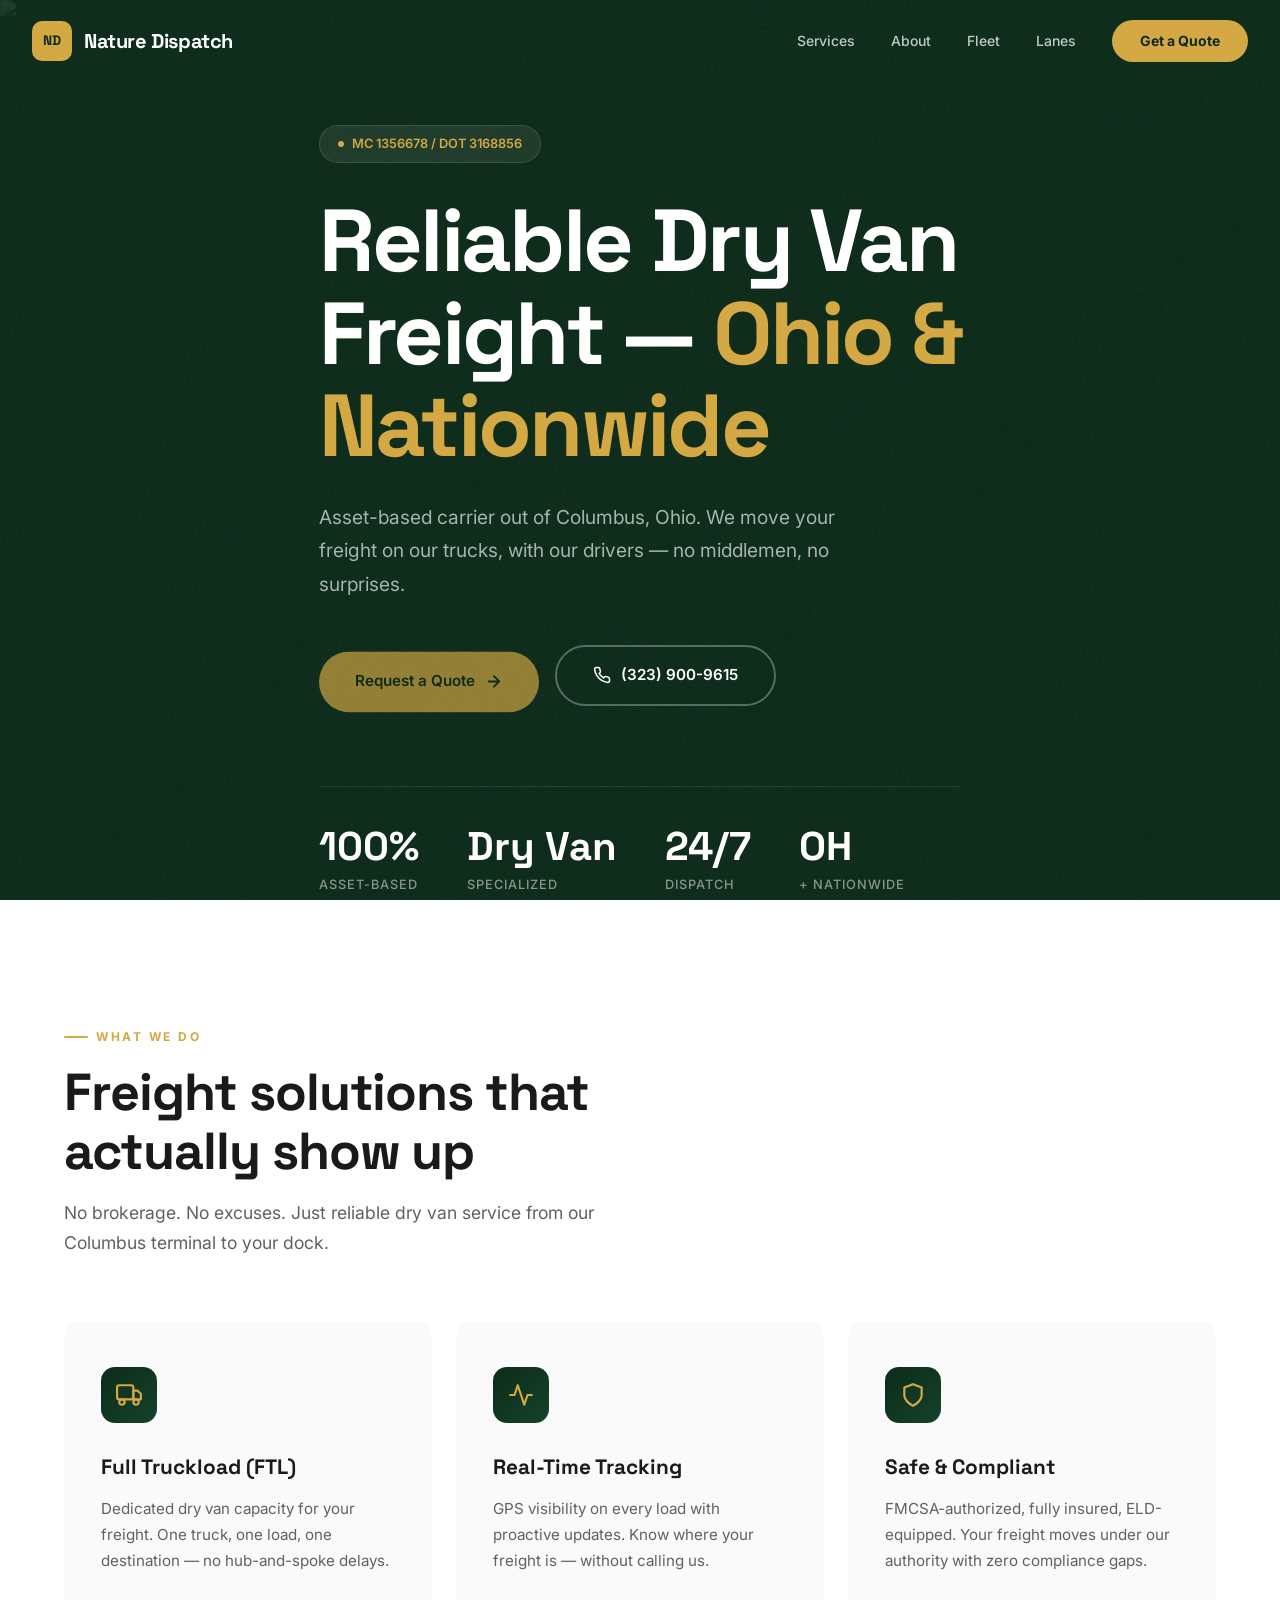
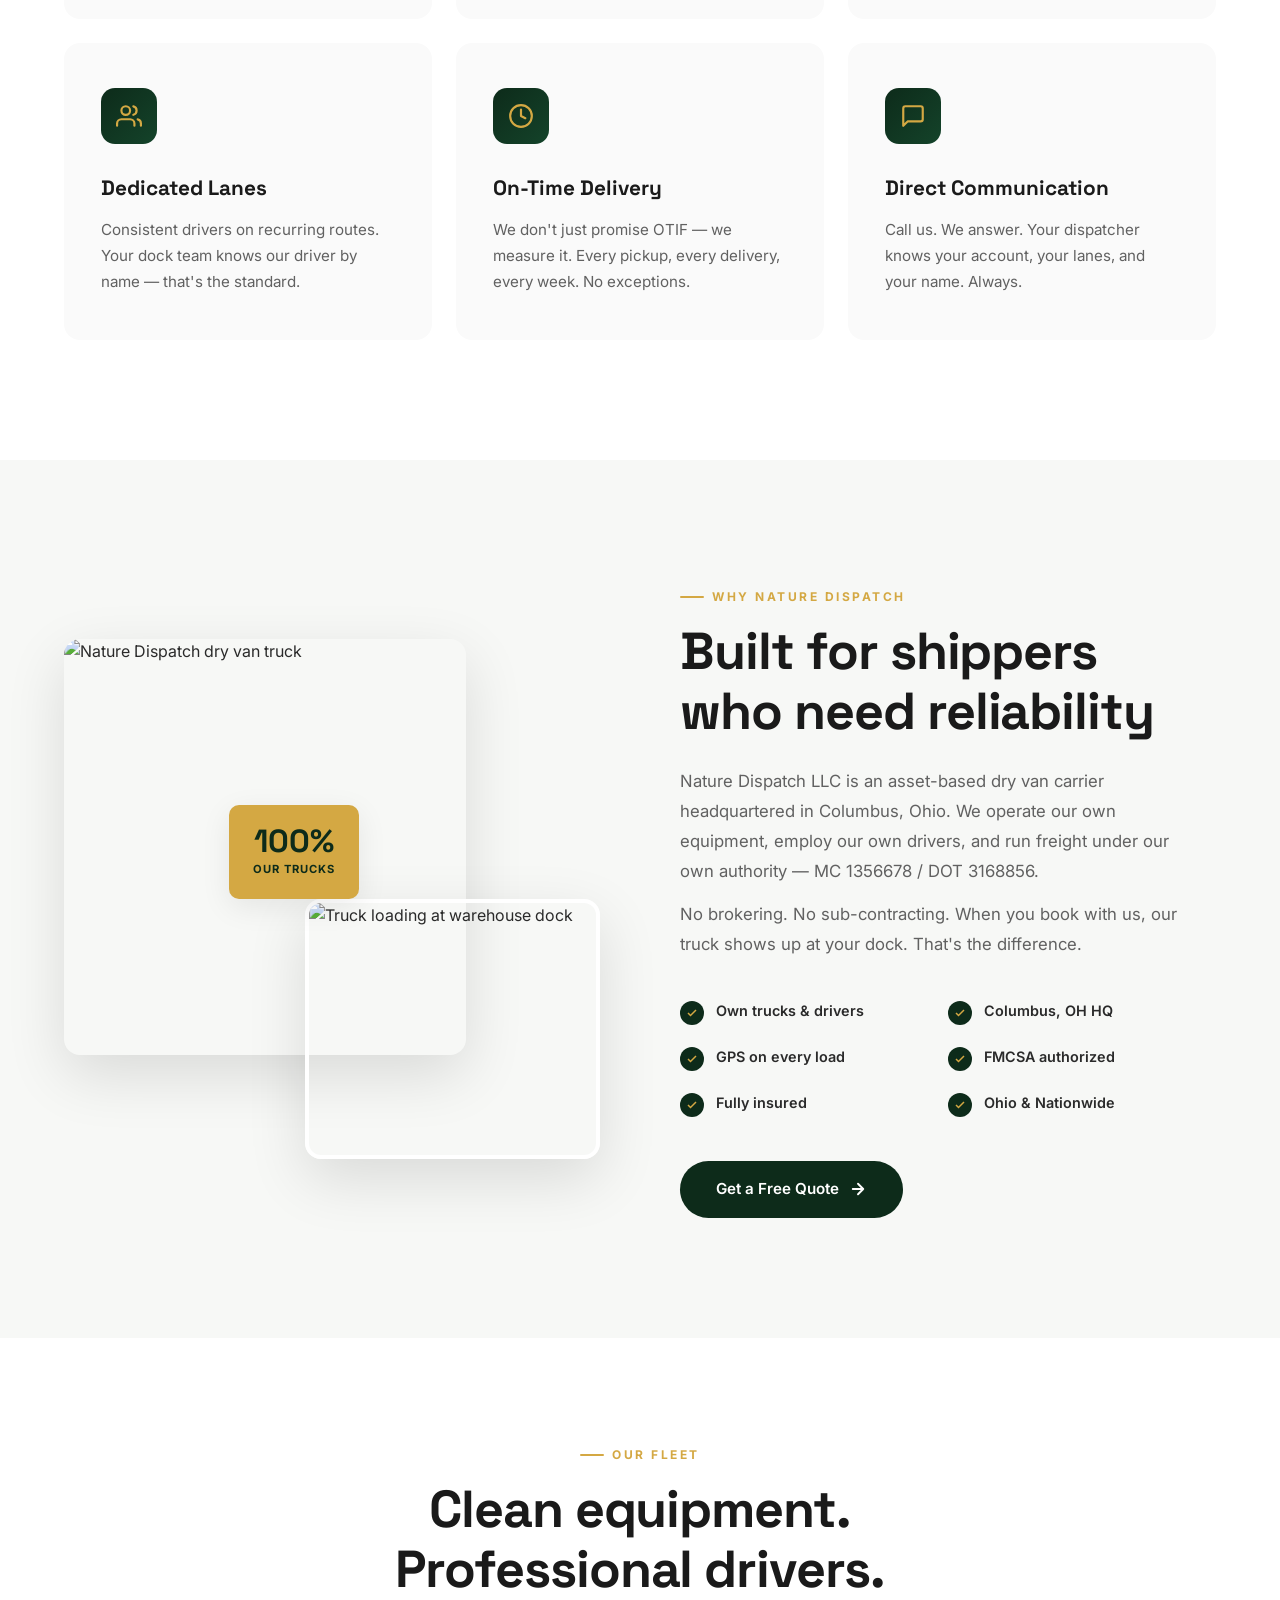
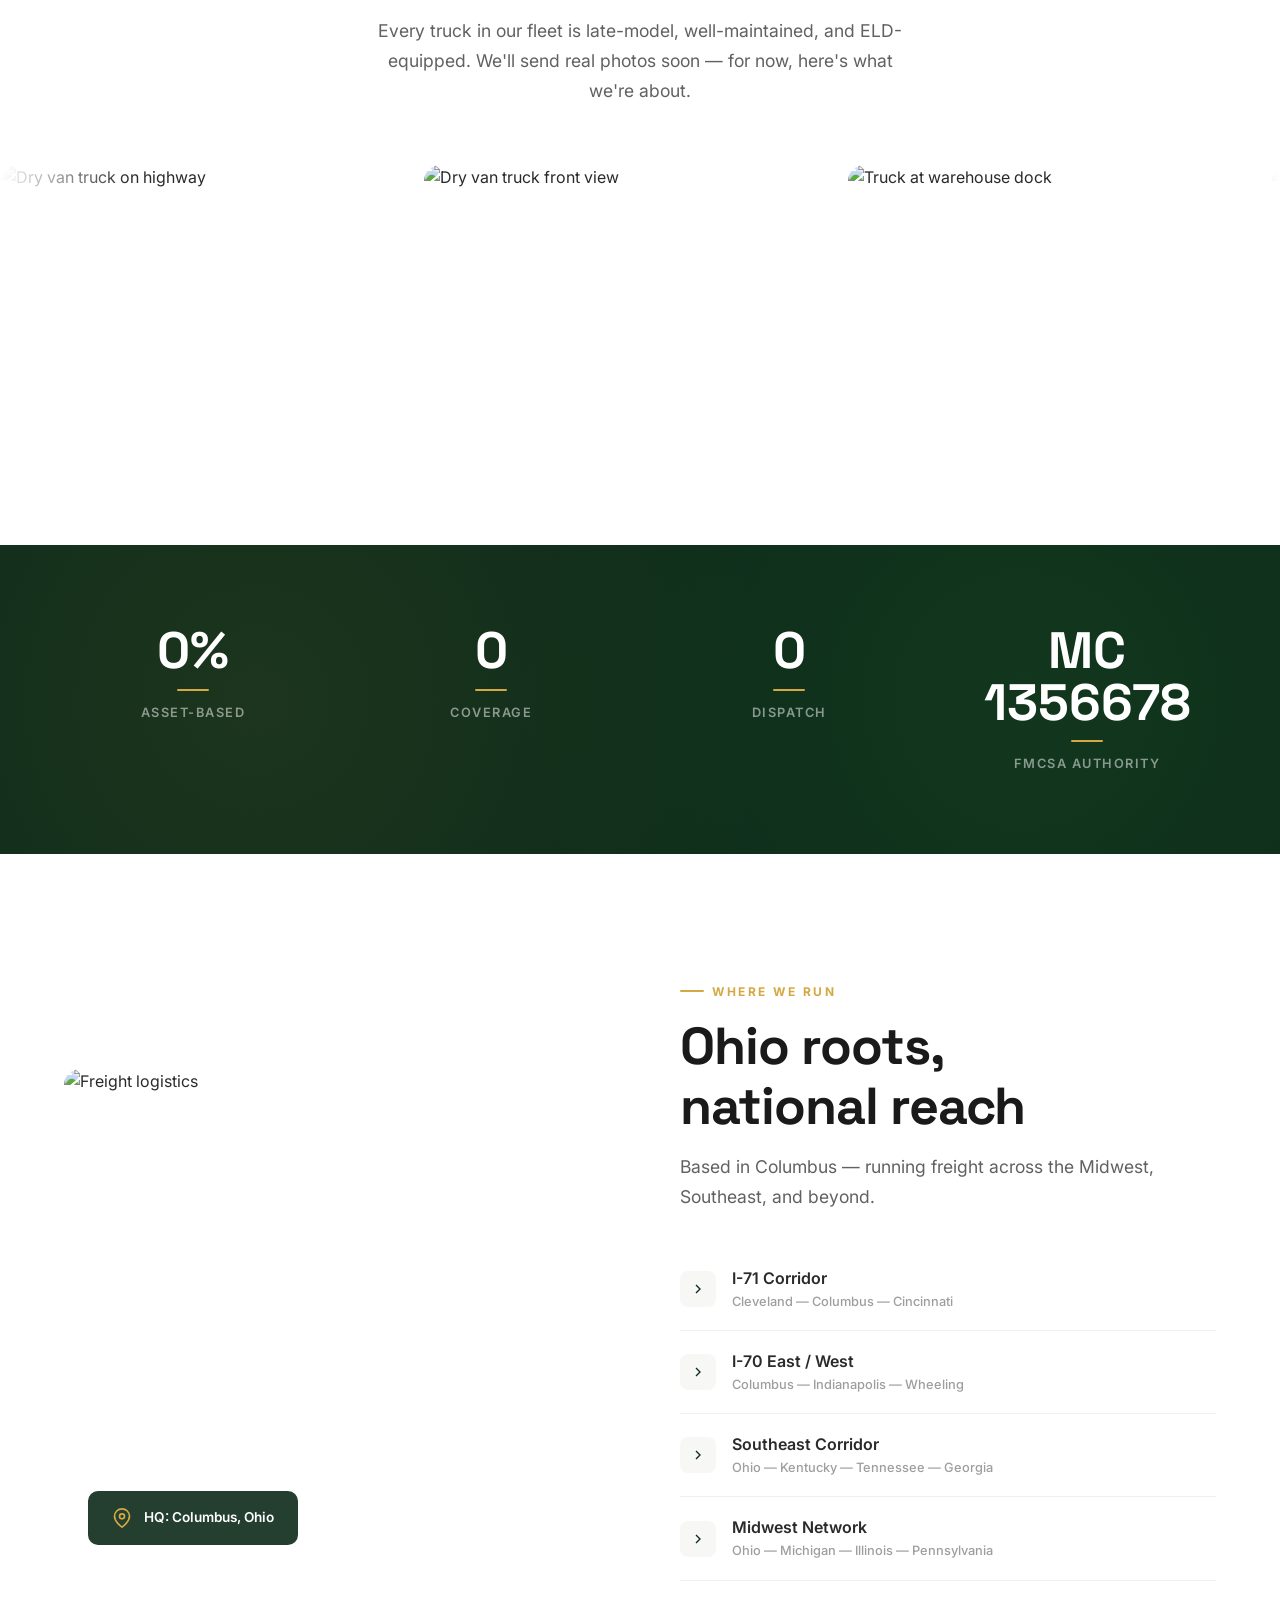
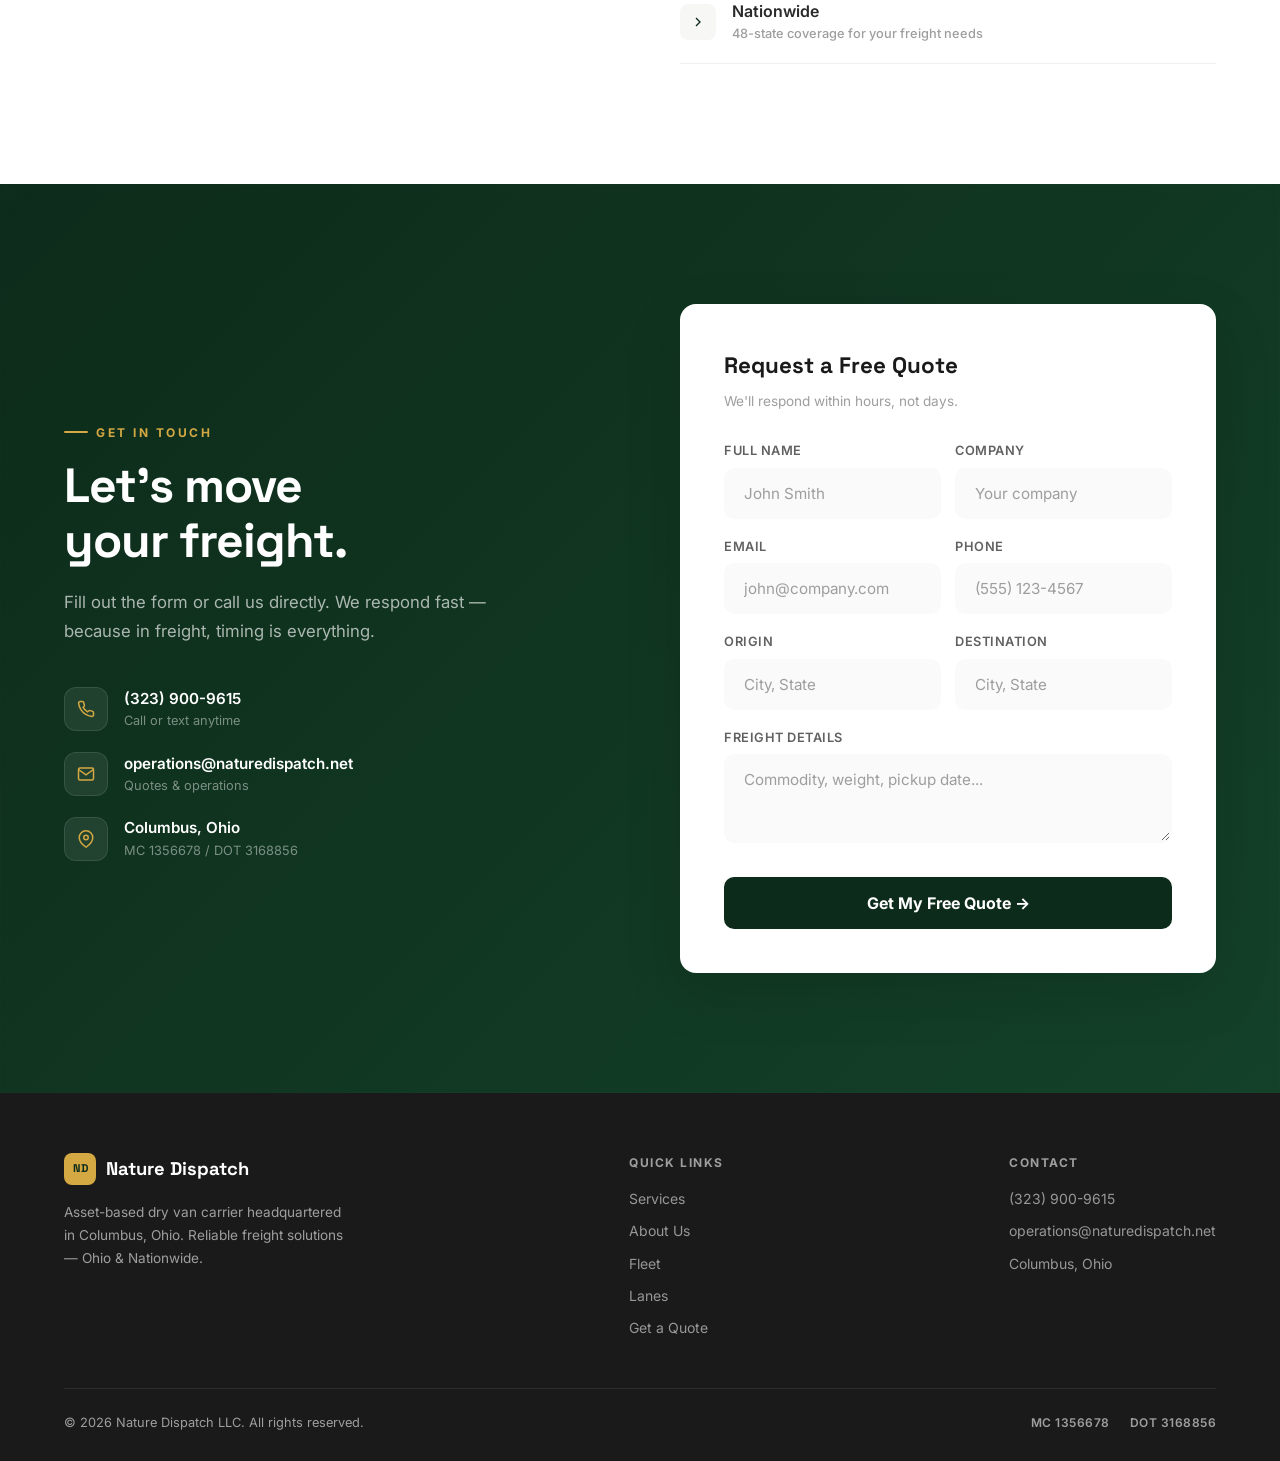
==== commit afca808e: "Cleanup: remove old multi-page files, fix encoding, fix marquee and stats bugs" ====
--- a/index.html
+++ b/index.html
@@ -321,7 +321,7 @@
           <div class="stats__label">Dispatch</div>
         </div>
         <div class="stats__item" data-aos="fade-up" data-aos-delay="300">
-          <div class="stats__number" data-count="0" data-suffix="">MC 1356678</div>
+          <div class="stats__number">MC 1356678</div>
           <div class="stats__divider"></div>
           <div class="stats__label">FMCSA Authority</div>
         </div>
@@ -544,396 +544,3 @@
   <script src="js/landing.js"></script>
 </body>
 </html>
-<!DOCTYPE html>
-<html lang="en">
-<head>
-  <meta charset="UTF-8">
-  <meta name="viewport" content="width=device-width, initial-scale=1.0">
-  <meta name="description" content="Nature Dispatch — Columbus-based dry van carrier. Relationship-driven freight service across the Midwest, Southeast, and Northeast. Get a quote today.">
-  <meta name="keywords" content="dry van carrier Columbus Ohio, freight carrier Ohio, trucking company Columbus, I-71 freight, I-70 carrier, asset-based carrier Ohio, FTL shipping Columbus">
-  <meta name="author" content="Nature Dispatch LLC">
-  <meta name="robots" content="index, follow">
-  <link rel="canonical" href="https://www.naturedispatch.net/">
-
-  <!-- Open Graph -->
-  <meta property="og:title" content="Nature Dispatch | Columbus-Based Dry Van Carrier">
-  <meta property="og:description" content="11 trucks. 100% dry van. Columbus-based carrier delivering reliable freight across the Midwest, Southeast, and Northeast.">
-  <meta property="og:type" content="website">
-  <meta property="og:url" content="https://www.naturedispatch.net/">
-  <meta property="og:site_name" content="Nature Dispatch">
-  <meta property="og:locale" content="en_US">
-
-  <!-- Twitter Card -->
-  <meta name="twitter:card" content="summary">
-  <meta name="twitter:title" content="Nature Dispatch | Columbus-Based Dry Van Carrier">
-  <meta name="twitter:description" content="11 trucks. 100% dry van. Columbus-based carrier delivering reliable freight across the Midwest, Southeast, and Northeast.">
-
-  <title>Nature Dispatch | Columbus-Based Dry Van Carrier</title>
-
-  <!-- Favicon -->
-  <link rel="icon" type="image/svg+xml" href="data:image/svg+xml,<svg xmlns='http://www.w3.org/2000/svg' viewBox='0 0 100 100'><rect width='100' height='100' rx='12' fill='%231B5E20'/><text x='50' y='68' font-family='Arial,sans-serif' font-size='48' font-weight='900' fill='white' text-anchor='middle'>ND</text></svg>">
-
-  <link rel="preconnect" href="https://fonts.googleapis.com">
-  <link rel="preconnect" href="https://fonts.gstatic.com" crossorigin>
-  <link href="https://fonts.googleapis.com/css2?family=Inter:wght@400;500;600;700;800;900&display=swap" rel="stylesheet">
-  <link rel="stylesheet" href="css/styles.css">
-
-  <!-- Structured Data: Local Business -->
-  <script type="application/ld+json">
-  {
-    "@context": "https://schema.org",
-    "@type": "TruckingCompany",
-    "name": "Nature Dispatch",
-    "url": "https://www.naturedispatch.net",
-    "description": "Columbus-based asset-based dry van carrier serving the Midwest, Southeast, and Northeast.",
-    "address": {
-      "@type": "PostalAddress",
-      "addressLocality": "Columbus",
-      "addressRegion": "OH",
-      "addressCountry": "US"
-    },
-    "telephone": "+1-614-555-1234",
-    "email": "dispatch@naturedispatch.com",
-    "areaServed": [
-      {"@type": "State", "name": "Ohio"},
-      {"@type": "State", "name": "Indiana"},
-      {"@type": "State", "name": "Illinois"},
-      {"@type": "State", "name": "Kentucky"},
-      {"@type": "State", "name": "Tennessee"},
-      {"@type": "State", "name": "Georgia"},
-      {"@type": "State", "name": "North Carolina"},
-      {"@type": "State", "name": "Pennsylvania"}
-    ],
-    "numberOfEmployees": {"@type": "QuantitativeValue", "value": 11},
-    "foundingLocation": {"@type": "Place", "name": "Columbus, Ohio"},
-    "knowsAbout": ["Dry Van Shipping", "Full Truckload", "Freight Transportation", "OTIF Compliance"]
-  }
-  </script>
-
-  <!-- Google Analytics — Replace GA_MEASUREMENT_ID with your real ID -->
-  <!-- <script async src="https://www.googletagmanager.com/gtag/js?id=GA_MEASUREMENT_ID"></script>
-  <script>
-    window.dataLayer = window.dataLayer || [];
-    function gtag(){dataLayer.push(arguments);}
-    gtag('js', new Date());
-    gtag('config', 'GA_MEASUREMENT_ID');
-  </script> -->
-</head>
-<body>
-
-  <!-- ======== NAVIGATION ======== -->
-  <nav class="nav" id="navbar">
-    <div class="nav__inner">
-      <a href="index.html" class="nav__logo">
-        <div class="nav__logo-icon">ND</div>
-        Nature Dispatch
-      </a>
-      <div class="nav__links" id="navLinks">
-        <a href="shippers.html" class="nav__link">For Shippers</a>
-        <a href="fleet.html" class="nav__link">Our Fleet</a>
-        <a href="safety.html" class="nav__link">Safety</a>
-        <a href="lanes.html" class="nav__link">Lanes</a>
-        <a href="about.html" class="nav__link">Why Us</a>
-        <a href="drivers.html" class="nav__link">Drivers</a>
-        <a href="quote.html" class="nav__cta">Get a Quote</a>
-      </div>
-      <button class="nav__toggle" id="navToggle" aria-label="Toggle navigation">
-        <span></span>
-        <span></span>
-        <span></span>
-      </button>
-    </div>
-  </nav>
-
-  <!-- ======== HERO ======== -->
-  <section class="hero">
-    <div class="container">
-      <div class="hero__content">
-        <div class="hero__badge">
-          &#9670; Columbus, Ohio &mdash; Asset-Based Carrier
-        </div>
-        <h1 class="hero__title">
-          11 Trucks. 100% Dry Van.<br>
-          <span>Built on Relationships.</span>
-        </h1>
-        <p class="hero__subtitle">
-          Nature Dispatch is a Columbus-based carrier delivering reliable dry van freight 
-          across the Midwest, Southeast, and Northeast. You're not a load number to us &mdash; 
-          you're a partner.
-        </p>
-        <div class="btn-group">
-          <a href="quote.html" class="btn btn--accent btn--lg">Request a Free Quote</a>
-          <a href="about.html" class="btn btn--outline btn--lg">Why Nature Dispatch</a>
-        </div>
-        <div class="hero__stats">
-          <div>
-            <div class="hero__stat-number">11</div>
-            <div class="hero__stat-label">Trucks</div>
-          </div>
-          <div>
-            <div class="hero__stat-number">100%</div>
-            <div class="hero__stat-label">Dry Van</div>
-          </div>
-          <div>
-            <div class="hero__stat-number">24/7</div>
-            <div class="hero__stat-label">Dispatch</div>
-          </div>
-          <div>
-            <div class="hero__stat-number">OH</div>
-            <div class="hero__stat-label">Based</div>
-          </div>
-        </div>
-      </div>
-    </div>
-  </section>
-
-  <!-- ======== SHIPPER / DRIVER SPLIT ======== -->
-  <section class="split">
-    <a href="shippers.html" class="split__card split__card--shipper">
-      <div class="split__icon">&#128230;</div>
-      <h2 class="split__title">I'm a Shipper</h2>
-      <p class="split__text">
-        Need reliable dry van capacity out of Ohio? Get a dedicated rep, 
-        real-time tracking, and a carrier that picks up the phone.
-      </p>
-      <span class="btn btn--white">View Shipper Services &rarr;</span>
-    </a>
-    <a href="drivers.html" class="split__card split__card--driver">
-      <div class="split__icon">&#128666;</div>
-      <h2 class="split__title">I'm a Driver</h2>
-      <p class="split__text">
-        Looking for steady miles, home time, and a company that treats 
-        drivers like people? We're hiring out of Columbus.
-      </p>
-      <span class="btn btn--accent">View Open Positions &rarr;</span>
-    </a>
-  </section>
-
-  <!-- ======== WHY NATURE DISPATCH ======== -->
-  <section class="section">
-    <div class="container">
-      <div class="text-center">
-        <span class="section-label">Why Shippers Choose Us</span>
-        <h2 class="section-title">Columbus-Based. Relationship-Driven.<br>Ready When You Are.</h2>
-        <p class="section-subtitle">
-          We're not a mega-carrier. We don't route your calls through a call center. 
-          When you ship with Nature Dispatch, you get a named rep who knows your freight.
-        </p>
-      </div>
-      <div class="grid grid--3">
-        <div class="card">
-          <div class="card__icon">&#128100;</div>
-          <h3 class="card__title">Dedicated Point of Contact</h3>
-          <p class="card__text">
-            Every shipper gets a named representative. No rotating reps, 
-            no call centers, no "please hold." You call, we answer.
-          </p>
-        </div>
-        <div class="card">
-          <div class="card__icon">&#128205;</div>
-          <h3 class="card__title">Columbus Strategic Location</h3>
-          <p class="card__text">
-            Positioned at the crossroads of I-70 and I-71, we're within a day's 
-            drive of 60% of the U.S. population and major distribution hubs.
-          </p>
-        </div>
-        <div class="card">
-          <div class="card__icon">&#128225;</div>
-          <h3 class="card__title">24/7 Live Dispatch</h3>
-          <p class="card__text">
-            Our dispatch team is available around the clock. Real-time updates, 
-            proactive communication, and zero surprises on delivery day.
-          </p>
-        </div>
-        <div class="card">
-          <div class="card__icon">&#128737;</div>
-          <h3 class="card__title">Asset-Based Fleet</h3>
-          <p class="card__text">
-            We own our trucks. That means direct control over capacity, 
-            driver quality, and on-time performance. No brokered surprises.
-          </p>
-        </div>
-        <div class="card">
-          <div class="card__icon">&#128640;</div>
-          <h3 class="card__title">Midwest & Southeast Lanes</h3>
-          <p class="card__text">
-            We run consistent lanes across Ohio, Indiana, Illinois, Kentucky, 
-            Georgia, and the Carolinas — the corridors that move manufacturing.
-          </p>
-        </div>
-        <div class="card">
-          <div class="card__icon">&#9989;</div>
-          <h3 class="card__title">Fully Compliant & Insured</h3>
-          <p class="card__text">
-            Active DOT authority, ELD-equipped fleet, and full insurance coverage. 
-            We meet retail OTIF compliance standards.
-          </p>
-        </div>
-      </div>
-    </div>
-  </section>
-
-  <!-- ======== STATS BAR ======== -->
-  <section class="section section--dark">
-    <div class="container">
-      <div class="stat-bar">
-        <div class="stat-bar__item">
-          <div class="stat-bar__number">11</div>
-          <div class="stat-bar__label">Active Trucks</div>
-        </div>
-        <div class="stat-bar__item">
-          <div class="stat-bar__number">24/7</div>
-          <div class="stat-bar__label">Dispatch Support</div>
-        </div>
-        <div class="stat-bar__item">
-          <div class="stat-bar__number">I-70/71</div>
-          <div class="stat-bar__label">Core Corridors</div>
-        </div>
-        <div class="stat-bar__item">
-          <div class="stat-bar__number">100%</div>
-          <div class="stat-bar__label">Asset-Based</div>
-        </div>
-      </div>
-    </div>
-  </section>
-
-  <!-- ======== LANES PREVIEW ======== -->
-  <section class="section">
-    <div class="container">
-      <div class="text-center">
-        <span class="section-label">Our Coverage</span>
-        <h2 class="section-title">Lanes We Run</h2>
-        <p class="section-subtitle">
-          Consistent capacity on the corridors that matter most to Midwest and Southeast shippers.
-        </p>
-      </div>
-      <div class="grid grid--3">
-        <div class="lane-card">
-          <div class="lane-card__icon">&#8644;</div>
-          <div>
-            <h3 class="lane-card__title">Columbus to Atlanta</h3>
-            <div class="lane-card__route">I-71 S &rarr; I-75 S</div>
-            <p class="lane-card__text">Direct service to the Southeast's largest distribution hub.</p>
-          </div>
-        </div>
-        <div class="lane-card">
-          <div class="lane-card__icon">&#8644;</div>
-          <div>
-            <h3 class="lane-card__title">Columbus to Chicago</h3>
-            <div class="lane-card__route">I-70 W &rarr; I-65 N</div>
-            <p class="lane-card__text">Consistent capacity to the Midwest's freight capital.</p>
-          </div>
-        </div>
-        <div class="lane-card">
-          <div class="lane-card__icon">&#8644;</div>
-          <div>
-            <h3 class="lane-card__title">Columbus to Charlotte</h3>
-            <div class="lane-card__route">I-77 S</div>
-            <p class="lane-card__text">Manufacturing corridor connecting Ohio to the Carolinas.</p>
-          </div>
-        </div>
-        <div class="lane-card">
-          <div class="lane-card__icon">&#8644;</div>
-          <div>
-            <h3 class="lane-card__title">Columbus to Indianapolis</h3>
-            <div class="lane-card__route">I-70 W</div>
-            <p class="lane-card__text">Short-haul lane supporting Indiana's distribution network.</p>
-          </div>
-        </div>
-        <div class="lane-card">
-          <div class="lane-card__icon">&#8644;</div>
-          <div>
-            <h3 class="lane-card__title">Columbus to Nashville</h3>
-            <div class="lane-card__route">I-71 S &rarr; I-65 S</div>
-            <p class="lane-card__text">Key lane connecting Ohio manufacturing to Tennessee logistics.</p>
-          </div>
-        </div>
-        <div class="lane-card">
-          <div class="lane-card__icon">&#8644;</div>
-          <div>
-            <h3 class="lane-card__title">Ohio Intrastate</h3>
-            <div class="lane-card__route">I-71 / I-70 / I-77</div>
-            <p class="lane-card__text">Cleveland, Cincinnati, Dayton, Akron — full Ohio coverage.</p>
-          </div>
-        </div>
-      </div>
-      <div class="text-center mt-4">
-        <a href="lanes.html" class="btn btn--primary">View All Lanes &rarr;</a>
-      </div>
-    </div>
-  </section>
-
-  <!-- ======== TESTIMONIAL ======== -->
-  <section class="section section--light">
-    <div class="container" style="max-width: 700px;">
-      <div class="text-center">
-        <span class="section-label">What Shippers Say</span>
-        <h2 class="section-title mb-4">Built on Trust</h2>
-      </div>
-      <div class="testimonial">
-        <p class="testimonial__quote">
-          We switched to Nature Dispatch after years of getting shuffled around by larger carriers. 
-          The difference is night and day — they actually know our freight, our schedule, and our 
-          dock requirements. Haven't missed a pickup since we started working together.
-        </p>
-        <p class="testimonial__author">Operations Manager</p>
-        <p class="testimonial__role">Columbus-area Manufacturing Shipper</p>
-      </div>
-    </div>
-  </section>
-
-  <!-- ======== CTA BANNER ======== -->
-  <section class="section">
-    <div class="container">
-      <div class="cta-banner">
-        <h2>Ready to Ship with a Carrier That Picks Up the Phone?</h2>
-        <p>Get a no-obligation quote in under 24 hours. Real rates from a real carrier — no brokered freight.</p>
-        <a href="quote.html" class="btn btn--accent btn--lg">Request a Free Quote &rarr;</a>
-      </div>
-    </div>
-  </section>
-
-  <!-- ======== FOOTER ======== -->
-  <footer class="footer">
-    <div class="container">
-      <div class="footer__grid">
-        <div>
-          <div class="footer__brand-name">Nature Dispatch</div>
-          <p class="footer__brand-text">
-            Columbus-based, relationship-driven dry van carrier serving the 
-            Midwest, Southeast, and Northeast. Your freight, our priority.
-          </p>
-        </div>
-        <div>
-          <div class="footer__heading">Company</div>
-          <a href="about.html" class="footer__link">Why Nature Dispatch</a>
-          <a href="fleet.html" class="footer__link">Our Fleet</a>
-          <a href="safety.html" class="footer__link">Safety & Compliance</a>
-          <a href="lanes.html" class="footer__link">Lanes We Run</a>
-        </div>
-        <div>
-          <div class="footer__heading">Services</div>
-          <a href="shippers.html" class="footer__link">For Shippers</a>
-          <a href="drivers.html" class="footer__link">Drive for Us</a>
-          <a href="quote.html" class="footer__link">Get a Quote</a>
-        </div>
-        <div>
-          <div class="footer__heading">Contact</div>
-          <a href="mailto:dispatch@naturedispatch.com" class="footer__link">dispatch@naturedispatch.com</a>
-          <a href="tel:+16145551234" class="footer__link">(614) 555-1234</a>
-          <span class="footer__link">Columbus, Ohio</span>
-        </div>
-      </div>
-      <div class="footer__bottom">
-        <span>&copy; 2026 Nature Dispatch LLC. All rights reserved.</span>
-        <div class="footer__credentials">
-          <span>DOT# 0000000</span>
-          <span>MC# 000000</span>
-        </div>
-      </div>
-    </div>
-  </footer>
-
-  <script src="js/main.js"></script>
-</body>
-</html>
--- a/css/landing.css
+++ b/css/landing.css
@@ -802,7 +802,7 @@
 
 @keyframes marquee {
   0% { transform: translateX(0); }
-  100% { transform: translateX(calc(-400px * 6 - 24px * 6)); }
+  100% { transform: translateX(-50%); }
 }
 
 /* ============================================
